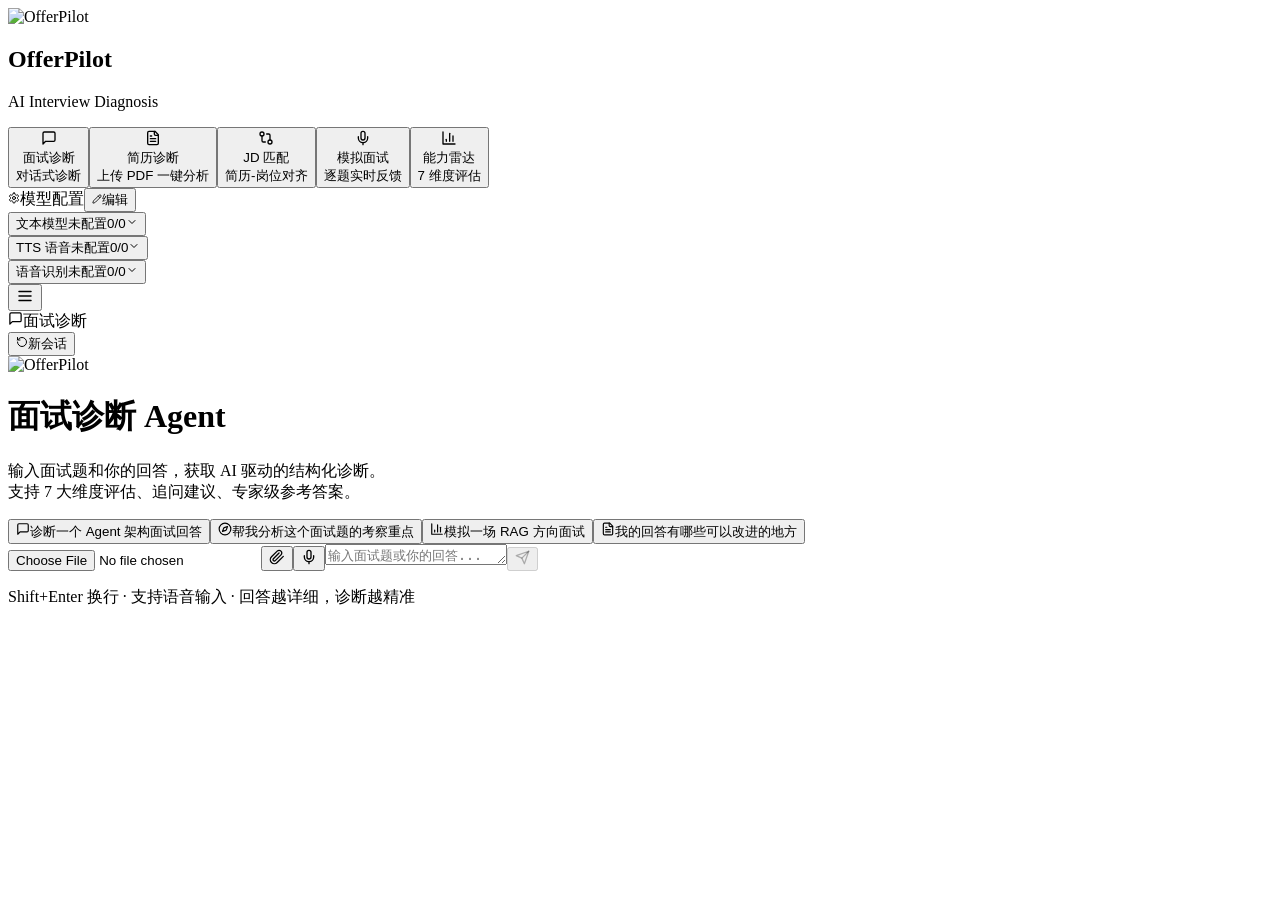
==== src/server/web/index.html @ 5ad97bb2 "成功跑通，agent能正常给出答案，但未能调用tool，rag也没启动" ====
<!DOCTYPE html><html lang="zh-CN"><head><meta charSet="utf-8"/><meta name="viewport" content="width=device-width, initial-scale=1"/><link rel="preload" as="image" href="/brand/offerpilot-icon-192.png"/><link rel="stylesheet" href="/_next/static/css/c0698cbd046df504.css" data-precedence="next"/><link rel="preload" as="script" fetchPriority="low" href="/_next/static/chunks/webpack-d4a74fba8cfe75d2.js"/><script src="/_next/static/chunks/fd9d1056-15be15fc7416f68f.js" async=""></script><script src="/_next/static/chunks/117-d9611851584eda06.js" async=""></script><script src="/_next/static/chunks/main-app-0a61a7665937a1a7.js" async=""></script><script src="/_next/static/chunks/230-804b39caf8a07d15.js" async=""></script><script src="/_next/static/chunks/app/page-4067b2f56ff25894.js" async=""></script><title>OfferPilot — AI Interview Diagnosis Agent</title><meta name="description" content="AI Agent 面试诊断系统：面试诊断、简历优化、JD 匹配、能力雷达"/><link rel="icon" href="/brand/offerpilot-favicon-32.png" sizes="32x32" type="image/png"/><link rel="icon" href="/brand/offerpilot-icon-192.png" sizes="192x192" type="image/png"/><link rel="apple-touch-icon" href="/brand/offerpilot-icon-192.png" sizes="192x192" type="image/png"/><script src="/_next/static/chunks/polyfills-42372ed130431b0a.js" noModule=""></script></head><body class="min-h-screen antialiased bg-surface-blue"><div class="flex h-screen"><aside class="hidden w-72 flex-col border-r border-slate-200/80 bg-white/70 backdrop-blur-sm md:flex"><div class="flex items-center gap-3 px-6 py-5 border-b border-slate-100"><div class="flex h-10 w-10 items-center justify-center overflow-hidden rounded-xl bg-white shadow-card ring-1 ring-slate-100"><img src="/brand/offerpilot-icon-192.png" alt="OfferPilot" class="h-full w-full object-cover"/></div><div><h1 class="text-base font-bold text-primary">OfferPilot</h1><p class="text-[11px] text-slate-400">AI Interview Diagnosis</p></div></div><nav class="flex-1 px-3 py-4 space-y-1"><button class="group flex w-full items-center gap-3 rounded-xl px-4 py-3 text-left transition-all bg-accent/10 text-accent shadow-sm border border-accent/20"><div class="flex h-8 w-8 items-center justify-center rounded-lg bg-accent/15"><svg xmlns="http://www.w3.org/2000/svg" width="16" height="16" viewBox="0 0 24 24" fill="none" stroke="currentColor" stroke-width="2" stroke-linecap="round" stroke-linejoin="round" class="lucide lucide-message-square text-accent"><path d="M21 15a2 2 0 0 1-2 2H7l-4 4V5a2 2 0 0 1 2-2h14a2 2 0 0 1 2 2z"></path></svg></div><div><div class="text-sm font-medium text-accent-dark">面试诊断</div><div class="text-[11px] text-slate-400">对话式诊断</div></div></button><button class="group flex w-full items-center gap-3 rounded-xl px-4 py-3 text-left transition-all text-slate-600 hover:bg-slate-50 hover:text-primary border border-transparent"><div class="flex h-8 w-8 items-center justify-center rounded-lg bg-slate-100 group-hover:bg-slate-200"><svg xmlns="http://www.w3.org/2000/svg" width="16" height="16" viewBox="0 0 24 24" fill="none" stroke="currentColor" stroke-width="2" stroke-linecap="round" stroke-linejoin="round" class="lucide lucide-file-text text-slate-500 group-hover:text-primary"><path d="M15 2H6a2 2 0 0 0-2 2v16a2 2 0 0 0 2 2h12a2 2 0 0 0 2-2V7Z"></path><path d="M14 2v4a2 2 0 0 0 2 2h4"></path><path d="M10 9H8"></path><path d="M16 13H8"></path><path d="M16 17H8"></path></svg></div><div><div class="text-sm font-medium ">简历诊断</div><div class="text-[11px] text-slate-400">上传 PDF 一键分析</div></div></button><button class="group flex w-full items-center gap-3 rounded-xl px-4 py-3 text-left transition-all text-slate-600 hover:bg-slate-50 hover:text-primary border border-transparent"><div class="flex h-8 w-8 items-center justify-center rounded-lg bg-slate-100 group-hover:bg-slate-200"><svg xmlns="http://www.w3.org/2000/svg" width="16" height="16" viewBox="0 0 24 24" fill="none" stroke="currentColor" stroke-width="2" stroke-linecap="round" stroke-linejoin="round" class="lucide lucide-git-compare text-slate-500 group-hover:text-primary"><circle cx="18" cy="18" r="3"></circle><circle cx="6" cy="6" r="3"></circle><path d="M13 6h3a2 2 0 0 1 2 2v7"></path><path d="M11 18H8a2 2 0 0 1-2-2V9"></path></svg></div><div><div class="text-sm font-medium ">JD 匹配</div><div class="text-[11px] text-slate-400">简历-岗位对齐</div></div></button><button class="group flex w-full items-center gap-3 rounded-xl px-4 py-3 text-left transition-all text-slate-600 hover:bg-slate-50 hover:text-primary border border-transparent"><div class="flex h-8 w-8 items-center justify-center rounded-lg bg-slate-100 group-hover:bg-slate-200"><svg xmlns="http://www.w3.org/2000/svg" width="16" height="16" viewBox="0 0 24 24" fill="none" stroke="currentColor" stroke-width="2" stroke-linecap="round" stroke-linejoin="round" class="lucide lucide-mic text-slate-500 group-hover:text-primary"><path d="M12 2a3 3 0 0 0-3 3v7a3 3 0 0 0 6 0V5a3 3 0 0 0-3-3Z"></path><path d="M19 10v2a7 7 0 0 1-14 0v-2"></path><line x1="12" x2="12" y1="19" y2="22"></line></svg></div><div><div class="text-sm font-medium ">模拟面试</div><div class="text-[11px] text-slate-400">逐题实时反馈</div></div></button><button class="group flex w-full items-center gap-3 rounded-xl px-4 py-3 text-left transition-all text-slate-600 hover:bg-slate-50 hover:text-primary border border-transparent"><div class="flex h-8 w-8 items-center justify-center rounded-lg bg-slate-100 group-hover:bg-slate-200"><svg xmlns="http://www.w3.org/2000/svg" width="16" height="16" viewBox="0 0 24 24" fill="none" stroke="currentColor" stroke-width="2" stroke-linecap="round" stroke-linejoin="round" class="lucide lucide-bar-chart3 text-slate-500 group-hover:text-primary"><path d="M3 3v18h18"></path><path d="M18 17V9"></path><path d="M13 17V5"></path><path d="M8 17v-3"></path></svg></div><div><div class="text-sm font-medium ">能力雷达</div><div class="text-[11px] text-slate-400">7 维度评估</div></div></button></nav><div class="px-3 py-3 border-t border-slate-100 space-y-1"><div class="flex items-center gap-2 px-3 mb-1"><svg xmlns="http://www.w3.org/2000/svg" width="12" height="12" viewBox="0 0 24 24" fill="none" stroke="currentColor" stroke-width="2" stroke-linecap="round" stroke-linejoin="round" class="lucide lucide-settings text-slate-400"><path d="M12.22 2h-.44a2 2 0 0 0-2 2v.18a2 2 0 0 1-1 1.73l-.43.25a2 2 0 0 1-2 0l-.15-.08a2 2 0 0 0-2.73.73l-.22.38a2 2 0 0 0 .73 2.73l.15.1a2 2 0 0 1 1 1.72v.51a2 2 0 0 1-1 1.74l-.15.09a2 2 0 0 0-.73 2.73l.22.38a2 2 0 0 0 2.73.73l.15-.08a2 2 0 0 1 2 0l.43.25a2 2 0 0 1 1 1.73V20a2 2 0 0 0 2 2h.44a2 2 0 0 0 2-2v-.18a2 2 0 0 1 1-1.73l.43-.25a2 2 0 0 1 2 0l.15.08a2 2 0 0 0 2.73-.73l.22-.39a2 2 0 0 0-.73-2.73l-.15-.08a2 2 0 0 1-1-1.74v-.5a2 2 0 0 1 1-1.74l.15-.09a2 2 0 0 0 .73-2.73l-.22-.38a2 2 0 0 0-2.73-.73l-.15.08a2 2 0 0 1-2 0l-.43-.25a2 2 0 0 1-1-1.73V4a2 2 0 0 0-2-2z"></path><circle cx="12" cy="12" r="3"></circle></svg><span class="text-xs font-medium text-slate-400">模型配置</span><button class="ml-auto flex items-center gap-1 text-[10px] text-slate-400 hover:text-accent transition-colors"><svg xmlns="http://www.w3.org/2000/svg" width="10" height="10" viewBox="0 0 24 24" fill="none" stroke="currentColor" stroke-width="2" stroke-linecap="round" stroke-linejoin="round" class="lucide lucide-pencil"><path d="M21.174 6.812a1 1 0 0 0-3.986-3.987L3.842 16.174a2 2 0 0 0-.5.83l-1.321 4.352a.5.5 0 0 0 .623.622l4.353-1.32a2 2 0 0 0 .83-.497z"></path><path d="m15 5 4 4"></path></svg>编辑</button></div><div class="rounded-lg border border-slate-100 overflow-hidden"><button class="flex w-full items-center gap-2 px-3 py-2 text-left hover:bg-slate-50 transition-colors"><span class="text-[11px] font-medium text-slate-500 w-16 shrink-0">文本模型</span><span class="text-[11px] text-slate-700 font-medium truncate flex-1">未配置</span><span class="text-[10px] text-slate-300">0<!-- -->/<!-- -->0</span><svg xmlns="http://www.w3.org/2000/svg" width="12" height="12" viewBox="0 0 24 24" fill="none" stroke="currentColor" stroke-width="2" stroke-linecap="round" stroke-linejoin="round" class="lucide lucide-chevron-down text-slate-400 transition-transform "><path d="m6 9 6 6 6-6"></path></svg></button></div><div class="rounded-lg border border-slate-100 overflow-hidden"><button class="flex w-full items-center gap-2 px-3 py-2 text-left hover:bg-slate-50 transition-colors"><span class="text-[11px] font-medium text-slate-500 w-16 shrink-0">TTS 语音</span><span class="text-[11px] text-slate-700 font-medium truncate flex-1">未配置</span><span class="text-[10px] text-slate-300">0<!-- -->/<!-- -->0</span><svg xmlns="http://www.w3.org/2000/svg" width="12" height="12" viewBox="0 0 24 24" fill="none" stroke="currentColor" stroke-width="2" stroke-linecap="round" stroke-linejoin="round" class="lucide lucide-chevron-down text-slate-400 transition-transform "><path d="m6 9 6 6 6-6"></path></svg></button></div><div class="rounded-lg border border-slate-100 overflow-hidden"><button class="flex w-full items-center gap-2 px-3 py-2 text-left hover:bg-slate-50 transition-colors"><span class="text-[11px] font-medium text-slate-500 w-16 shrink-0">语音识别</span><span class="text-[11px] text-slate-700 font-medium truncate flex-1">未配置</span><span class="text-[10px] text-slate-300">0<!-- -->/<!-- -->0</span><svg xmlns="http://www.w3.org/2000/svg" width="12" height="12" viewBox="0 0 24 24" fill="none" stroke="currentColor" stroke-width="2" stroke-linecap="round" stroke-linejoin="round" class="lucide lucide-chevron-down text-slate-400 transition-transform "><path d="m6 9 6 6 6-6"></path></svg></button></div></div></aside><main class="flex flex-1 flex-col min-w-0"><header class="flex items-center justify-between border-b border-slate-200/80 bg-white/60 backdrop-blur-sm px-5 py-3"><div class="flex items-center gap-3"><button class="flex h-8 w-8 items-center justify-center rounded-lg hover:bg-slate-100 md:hidden"><svg xmlns="http://www.w3.org/2000/svg" width="18" height="18" viewBox="0 0 24 24" fill="none" stroke="currentColor" stroke-width="2" stroke-linecap="round" stroke-linejoin="round" class="lucide lucide-menu text-slate-600"><line x1="4" x2="20" y1="12" y2="12"></line><line x1="4" x2="20" y1="6" y2="6"></line><line x1="4" x2="20" y1="18" y2="18"></line></svg></button><div class="flex items-center gap-2"><svg xmlns="http://www.w3.org/2000/svg" width="15" height="15" viewBox="0 0 24 24" fill="none" stroke="currentColor" stroke-width="2" stroke-linecap="round" stroke-linejoin="round" class="lucide lucide-message-square text-accent"><path d="M21 15a2 2 0 0 1-2 2H7l-4 4V5a2 2 0 0 1 2-2h14a2 2 0 0 1 2 2z"></path></svg><span class="text-sm font-semibold text-primary">面试诊断</span></div></div><div class="flex items-center gap-3"><button class="flex items-center gap-1.5 rounded-lg px-3 py-1.5 text-xs text-slate-500 hover:bg-slate-100 hover:text-primary transition-all"><svg xmlns="http://www.w3.org/2000/svg" width="12" height="12" viewBox="0 0 24 24" fill="none" stroke="currentColor" stroke-width="2" stroke-linecap="round" stroke-linejoin="round" class="lucide lucide-rotate-ccw"><path d="M3 12a9 9 0 1 0 9-9 9.75 9.75 0 0 0-6.74 2.74L3 8"></path><path d="M3 3v5h5"></path></svg>新会话</button></div></header><div class="flex-1 overflow-y-auto px-4 py-6"><div class="mx-auto max-w-3xl space-y-5"><div class="flex flex-col items-center justify-center py-16 text-center animate-fade-in"><div class="mb-6 flex h-20 w-20 items-center justify-center overflow-hidden rounded-2xl bg-white shadow-elevated ring-1 ring-slate-100"><img src="/brand/offerpilot-icon-192.png" alt="OfferPilot" class="h-full w-full object-cover"/></div><h1 class="mb-2 text-2xl font-bold text-primary">面试诊断 Agent</h1><p class="mb-8 max-w-md text-sm text-slate-500 leading-relaxed">输入面试题和你的回答，获取 AI 驱动的结构化诊断。<br/>支持 7 大维度评估、追问建议、专家级参考答案。</p><div class="grid w-full max-w-lg grid-cols-1 gap-2.5 sm:grid-cols-2"><button class="group flex items-center gap-3 rounded-xl border border-slate-200 bg-white px-4 py-3 text-left shadow-card hover:border-accent/40 hover:shadow-glow transition-all"><svg xmlns="http://www.w3.org/2000/svg" width="14" height="14" viewBox="0 0 24 24" fill="none" stroke="currentColor" stroke-width="2" stroke-linecap="round" stroke-linejoin="round" class="lucide lucide-message-square text-slate-400 group-hover:text-accent shrink-0"><path d="M21 15a2 2 0 0 1-2 2H7l-4 4V5a2 2 0 0 1 2-2h14a2 2 0 0 1 2 2z"></path></svg><span class="text-xs text-slate-600 group-hover:text-primary">诊断一个 Agent 架构面试回答</span></button><button class="group flex items-center gap-3 rounded-xl border border-slate-200 bg-white px-4 py-3 text-left shadow-card hover:border-accent/40 hover:shadow-glow transition-all"><svg xmlns="http://www.w3.org/2000/svg" width="14" height="14" viewBox="0 0 24 24" fill="none" stroke="currentColor" stroke-width="2" stroke-linecap="round" stroke-linejoin="round" class="lucide lucide-compass text-slate-400 group-hover:text-accent shrink-0"><path d="m16.24 7.76-1.804 5.411a2 2 0 0 1-1.265 1.265L7.76 16.24l1.804-5.411a2 2 0 0 1 1.265-1.265z"></path><circle cx="12" cy="12" r="10"></circle></svg><span class="text-xs text-slate-600 group-hover:text-primary">帮我分析这个面试题的考察重点</span></button><button class="group flex items-center gap-3 rounded-xl border border-slate-200 bg-white px-4 py-3 text-left shadow-card hover:border-accent/40 hover:shadow-glow transition-all"><svg xmlns="http://www.w3.org/2000/svg" width="14" height="14" viewBox="0 0 24 24" fill="none" stroke="currentColor" stroke-width="2" stroke-linecap="round" stroke-linejoin="round" class="lucide lucide-bar-chart3 text-slate-400 group-hover:text-accent shrink-0"><path d="M3 3v18h18"></path><path d="M18 17V9"></path><path d="M13 17V5"></path><path d="M8 17v-3"></path></svg><span class="text-xs text-slate-600 group-hover:text-primary">模拟一场 RAG 方向面试</span></button><button class="group flex items-center gap-3 rounded-xl border border-slate-200 bg-white px-4 py-3 text-left shadow-card hover:border-accent/40 hover:shadow-glow transition-all"><svg xmlns="http://www.w3.org/2000/svg" width="14" height="14" viewBox="0 0 24 24" fill="none" stroke="currentColor" stroke-width="2" stroke-linecap="round" stroke-linejoin="round" class="lucide lucide-file-text text-slate-400 group-hover:text-accent shrink-0"><path d="M15 2H6a2 2 0 0 0-2 2v16a2 2 0 0 0 2 2h12a2 2 0 0 0 2-2V7Z"></path><path d="M14 2v4a2 2 0 0 0 2 2h4"></path><path d="M10 9H8"></path><path d="M16 13H8"></path><path d="M16 17H8"></path></svg><span class="text-xs text-slate-600 group-hover:text-primary">我的回答有哪些可以改进的地方</span></button></div></div><div></div></div></div><div class="border-t border-slate-200/80 bg-white/80 backdrop-blur-sm px-4 py-4"><div class="mx-auto max-w-3xl"><div class="flex items-end gap-2 rounded-2xl border border-slate-200 bg-white shadow-card px-3 py-2 focus-within:border-accent/50 focus-within:shadow-glow transition-all"><input type="file" accept="audio/*" class="hidden"/><button type="button" title="上传录音" class="flex h-9 w-9 items-center justify-center rounded-lg text-slate-400 hover:bg-slate-100 hover:text-accent disabled:opacity-30 transition-all"><svg xmlns="http://www.w3.org/2000/svg" width="16" height="16" viewBox="0 0 24 24" fill="none" stroke="currentColor" stroke-width="2" stroke-linecap="round" stroke-linejoin="round" class="lucide lucide-paperclip"><path d="m21.44 11.05-9.19 9.19a6 6 0 0 1-8.49-8.49l8.57-8.57A4 4 0 1 1 18 8.84l-8.59 8.57a2 2 0 0 1-2.83-2.83l8.49-8.48"></path></svg></button><button type="button" title="开始录音" class="flex h-9 w-9 items-center justify-center rounded-lg transition-all disabled:opacity-30 text-slate-400 hover:bg-slate-100 hover:text-accent"><svg xmlns="http://www.w3.org/2000/svg" width="16" height="16" viewBox="0 0 24 24" fill="none" stroke="currentColor" stroke-width="2" stroke-linecap="round" stroke-linejoin="round" class="lucide lucide-mic"><path d="M12 2a3 3 0 0 0-3 3v7a3 3 0 0 0 6 0V5a3 3 0 0 0-3-3Z"></path><path d="M19 10v2a7 7 0 0 1-14 0v-2"></path><line x1="12" x2="12" y1="19" y2="22"></line></svg></button><textarea placeholder="输入面试题或你的回答..." rows="1" class="flex-1 resize-none border-0 bg-transparent px-2 py-2 text-sm text-slate-700 placeholder-slate-400 outline-none disabled:opacity-50"></textarea><button disabled="" class="flex h-9 w-9 items-center justify-center rounded-lg bg-accent text-white shadow-sm hover:bg-accent-dark disabled:opacity-30 disabled:shadow-none transition-all"><svg xmlns="http://www.w3.org/2000/svg" width="15" height="15" viewBox="0 0 24 24" fill="none" stroke="currentColor" stroke-width="2" stroke-linecap="round" stroke-linejoin="round" class="lucide lucide-send"><path d="m22 2-7 20-4-9-9-4Z"></path><path d="M22 2 11 13"></path></svg></button></div><p class="mt-2 text-center text-[11px] text-slate-400">Shift+Enter 换行 · 支持语音输入 · 回答越详细，诊断越精准</p></div></div></main></div><script src="/_next/static/chunks/webpack-d4a74fba8cfe75d2.js" async=""></script><script>(self.__next_f=self.__next_f||[]).push([0]);self.__next_f.push([2,null])</script><script>self.__next_f.push([1,"1:HL[\"/_next/static/css/c0698cbd046df504.css\",\"style\"]\n"])</script><script>self.__next_f.push([1,"2:I[2846,[],\"\"]\n4:I[9107,[],\"ClientPageRoot\"]\n5:I[7976,[\"230\",\"static/chunks/230-804b39caf8a07d15.js\",\"931\",\"static/chunks/app/page-4067b2f56ff25894.js\"],\"default\",1]\n6:I[4707,[],\"\"]\n7:I[6423,[],\"\"]\n9:I[1060,[],\"\"]\na:[]\n"])</script><script>self.__next_f.push([1,"0:[\"$\",\"$L2\",null,{\"buildId\":\"zTVl8ip-bAEXNzzNkk6xM\",\"assetPrefix\":\"\",\"urlParts\":[\"\",\"\"],\"initialTree\":[\"\",{\"children\":[\"__PAGE__\",{}]},\"$undefined\",\"$undefined\",true],\"initialSeedData\":[\"\",{\"children\":[\"__PAGE__\",{},[[\"$L3\",[\"$\",\"$L4\",null,{\"props\":{\"params\":{},\"searchParams\":{}},\"Component\":\"$5\"}],null],null],null]},[[[[\"$\",\"link\",\"0\",{\"rel\":\"stylesheet\",\"href\":\"/_next/static/css/c0698cbd046df504.css\",\"precedence\":\"next\",\"crossOrigin\":\"$undefined\"}]],[\"$\",\"html\",null,{\"lang\":\"zh-CN\",\"children\":[\"$\",\"body\",null,{\"className\":\"min-h-screen antialiased bg-surface-blue\",\"children\":[\"$\",\"$L6\",null,{\"parallelRouterKey\":\"children\",\"segmentPath\":[\"children\"],\"error\":\"$undefined\",\"errorStyles\":\"$undefined\",\"errorScripts\":\"$undefined\",\"template\":[\"$\",\"$L7\",null,{}],\"templateStyles\":\"$undefined\",\"templateScripts\":\"$undefined\",\"notFound\":[[\"$\",\"title\",null,{\"children\":\"404: This page could not be found.\"}],[\"$\",\"div\",null,{\"style\":{\"fontFamily\":\"system-ui,\\\"Segoe UI\\\",Roboto,Helvetica,Arial,sans-serif,\\\"Apple Color Emoji\\\",\\\"Segoe UI Emoji\\\"\",\"height\":\"100vh\",\"textAlign\":\"center\",\"display\":\"flex\",\"flexDirection\":\"column\",\"alignItems\":\"center\",\"justifyContent\":\"center\"},\"children\":[\"$\",\"div\",null,{\"children\":[[\"$\",\"style\",null,{\"dangerouslySetInnerHTML\":{\"__html\":\"body{color:#000;background:#fff;margin:0}.next-error-h1{border-right:1px solid rgba(0,0,0,.3)}@media (prefers-color-scheme:dark){body{color:#fff;background:#000}.next-error-h1{border-right:1px solid rgba(255,255,255,.3)}}\"}}],[\"$\",\"h1\",null,{\"className\":\"next-error-h1\",\"style\":{\"display\":\"inline-block\",\"margin\":\"0 20px 0 0\",\"padding\":\"0 23px 0 0\",\"fontSize\":24,\"fontWeight\":500,\"verticalAlign\":\"top\",\"lineHeight\":\"49px\"},\"children\":\"404\"}],[\"$\",\"div\",null,{\"style\":{\"display\":\"inline-block\"},\"children\":[\"$\",\"h2\",null,{\"style\":{\"fontSize\":14,\"fontWeight\":400,\"lineHeight\":\"49px\",\"margin\":0},\"children\":\"This page could not be found.\"}]}]]}]}]],\"notFoundStyles\":[]}]}]}]],null],null],\"couldBeIntercepted\":false,\"initialHead\":[null,\"$L8\"],\"globalErrorComponent\":\"$9\",\"missingSlots\":\"$Wa\"}]\n"])</script><script>self.__next_f.push([1,"8:[[\"$\",\"meta\",\"0\",{\"name\":\"viewport\",\"content\":\"width=device-width, initial-scale=1\"}],[\"$\",\"meta\",\"1\",{\"charSet\":\"utf-8\"}],[\"$\",\"title\",\"2\",{\"children\":\"OfferPilot — AI Interview Diagnosis Agent\"}],[\"$\",\"meta\",\"3\",{\"name\":\"description\",\"content\":\"AI Agent 面试诊断系统：面试诊断、简历优化、JD 匹配、能力雷达\"}],[\"$\",\"link\",\"4\",{\"rel\":\"icon\",\"href\":\"/brand/offerpilot-favicon-32.png\",\"sizes\":\"32x32\",\"type\":\"image/png\"}],[\"$\",\"link\",\"5\",{\"rel\":\"icon\",\"href\":\"/brand/offerpilot-icon-192.png\",\"sizes\":\"192x192\",\"type\":\"image/png\"}],[\"$\",\"link\",\"6\",{\"rel\":\"apple-touch-icon\",\"href\":\"/brand/offerpilot-icon-192.png\",\"sizes\":\"192x192\",\"type\":\"image/png\"}]]\n3:null\n"])</script></body></html>
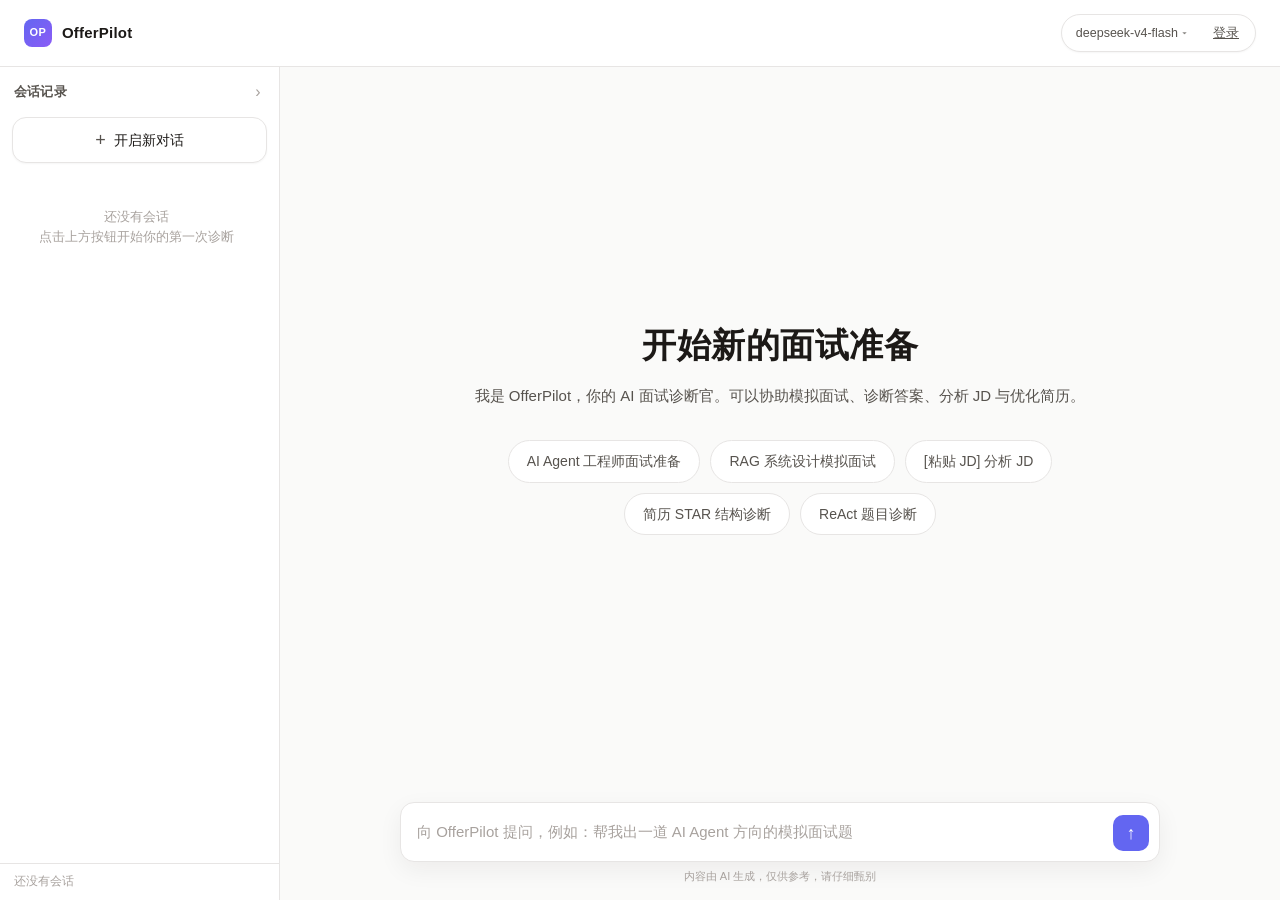
==== commit 8abd8f16: "记忆系统迁移至MySQL，支持跨设备会话同步与删除，修复OpenAI用量panic及MySQL编码错误。新增简历诊断与JD匹配工具（限频5次/分钟），支持规则与AI双模式，含PDF解析。知识库扩展面试" ====
--- a/src/server/web/index.html
+++ b/src/server/web/index.html
@@ -1 +1,236 @@
-<!DOCTYPE html><html lang="zh-CN"><head><meta charSet="utf-8"/><meta name="viewport" content="width=device-width, initial-scale=1"/><link rel="preload" as="image" href="/brand/offerpilot-icon-192.png"/><link rel="stylesheet" href="/_next/static/css/c0698cbd046df504.css" data-precedence="next"/><link rel="preload" as="script" fetchPriority="low" href="/_next/static/chunks/webpack-d4a74fba8cfe75d2.js"/><script src="/_next/static/chunks/fd9d1056-15be15fc7416f68f.js" async=""></script><script src="/_next/static/chunks/117-d9611851584eda06.js" async=""></script><script src="/_next/static/chunks/main-app-0a61a7665937a1a7.js" async=""></script><script src="/_next/static/chunks/230-804b39caf8a07d15.js" async=""></script><script src="/_next/static/chunks/app/page-4067b2f56ff25894.js" async=""></script><title>OfferPilot — AI Interview Diagnosis Agent</title><meta name="description" content="AI Agent 面试诊断系统：面试诊断、简历优化、JD 匹配、能力雷达"/><link rel="icon" href="/brand/offerpilot-favicon-32.png" sizes="32x32" type="image/png"/><link rel="icon" href="/brand/offerpilot-icon-192.png" sizes="192x192" type="image/png"/><link rel="apple-touch-icon" href="/brand/offerpilot-icon-192.png" sizes="192x192" type="image/png"/><script src="/_next/static/chunks/polyfills-42372ed130431b0a.js" noModule=""></script></head><body class="min-h-screen antialiased bg-surface-blue"><div class="flex h-screen"><aside class="hidden w-72 flex-col border-r border-slate-200/80 bg-white/70 backdrop-blur-sm md:flex"><div class="flex items-center gap-3 px-6 py-5 border-b border-slate-100"><div class="flex h-10 w-10 items-center justify-center overflow-hidden rounded-xl bg-white shadow-card ring-1 ring-slate-100"><img src="/brand/offerpilot-icon-192.png" alt="OfferPilot" class="h-full w-full object-cover"/></div><div><h1 class="text-base font-bold text-primary">OfferPilot</h1><p class="text-[11px] text-slate-400">AI Interview Diagnosis</p></div></div><nav class="flex-1 px-3 py-4 space-y-1"><button class="group flex w-full items-center gap-3 rounded-xl px-4 py-3 text-left transition-all bg-accent/10 text-accent shadow-sm border border-accent/20"><div class="flex h-8 w-8 items-center justify-center rounded-lg bg-accent/15"><svg xmlns="http://www.w3.org/2000/svg" width="16" height="16" viewBox="0 0 24 24" fill="none" stroke="currentColor" stroke-width="2" stroke-linecap="round" stroke-linejoin="round" class="lucide lucide-message-square text-accent"><path d="M21 15a2 2 0 0 1-2 2H7l-4 4V5a2 2 0 0 1 2-2h14a2 2 0 0 1 2 2z"></path></svg></div><div><div class="text-sm font-medium text-accent-dark">面试诊断</div><div class="text-[11px] text-slate-400">对话式诊断</div></div></button><button class="group flex w-full items-center gap-3 rounded-xl px-4 py-3 text-left transition-all text-slate-600 hover:bg-slate-50 hover:text-primary border border-transparent"><div class="flex h-8 w-8 items-center justify-center rounded-lg bg-slate-100 group-hover:bg-slate-200"><svg xmlns="http://www.w3.org/2000/svg" width="16" height="16" viewBox="0 0 24 24" fill="none" stroke="currentColor" stroke-width="2" stroke-linecap="round" stroke-linejoin="round" class="lucide lucide-file-text text-slate-500 group-hover:text-primary"><path d="M15 2H6a2 2 0 0 0-2 2v16a2 2 0 0 0 2 2h12a2 2 0 0 0 2-2V7Z"></path><path d="M14 2v4a2 2 0 0 0 2 2h4"></path><path d="M10 9H8"></path><path d="M16 13H8"></path><path d="M16 17H8"></path></svg></div><div><div class="text-sm font-medium ">简历诊断</div><div class="text-[11px] text-slate-400">上传 PDF 一键分析</div></div></button><button class="group flex w-full items-center gap-3 rounded-xl px-4 py-3 text-left transition-all text-slate-600 hover:bg-slate-50 hover:text-primary border border-transparent"><div class="flex h-8 w-8 items-center justify-center rounded-lg bg-slate-100 group-hover:bg-slate-200"><svg xmlns="http://www.w3.org/2000/svg" width="16" height="16" viewBox="0 0 24 24" fill="none" stroke="currentColor" stroke-width="2" stroke-linecap="round" stroke-linejoin="round" class="lucide lucide-git-compare text-slate-500 group-hover:text-primary"><circle cx="18" cy="18" r="3"></circle><circle cx="6" cy="6" r="3"></circle><path d="M13 6h3a2 2 0 0 1 2 2v7"></path><path d="M11 18H8a2 2 0 0 1-2-2V9"></path></svg></div><div><div class="text-sm font-medium ">JD 匹配</div><div class="text-[11px] text-slate-400">简历-岗位对齐</div></div></button><button class="group flex w-full items-center gap-3 rounded-xl px-4 py-3 text-left transition-all text-slate-600 hover:bg-slate-50 hover:text-primary border border-transparent"><div class="flex h-8 w-8 items-center justify-center rounded-lg bg-slate-100 group-hover:bg-slate-200"><svg xmlns="http://www.w3.org/2000/svg" width="16" height="16" viewBox="0 0 24 24" fill="none" stroke="currentColor" stroke-width="2" stroke-linecap="round" stroke-linejoin="round" class="lucide lucide-mic text-slate-500 group-hover:text-primary"><path d="M12 2a3 3 0 0 0-3 3v7a3 3 0 0 0 6 0V5a3 3 0 0 0-3-3Z"></path><path d="M19 10v2a7 7 0 0 1-14 0v-2"></path><line x1="12" x2="12" y1="19" y2="22"></line></svg></div><div><div class="text-sm font-medium ">模拟面试</div><div class="text-[11px] text-slate-400">逐题实时反馈</div></div></button><button class="group flex w-full items-center gap-3 rounded-xl px-4 py-3 text-left transition-all text-slate-600 hover:bg-slate-50 hover:text-primary border border-transparent"><div class="flex h-8 w-8 items-center justify-center rounded-lg bg-slate-100 group-hover:bg-slate-200"><svg xmlns="http://www.w3.org/2000/svg" width="16" height="16" viewBox="0 0 24 24" fill="none" stroke="currentColor" stroke-width="2" stroke-linecap="round" stroke-linejoin="round" class="lucide lucide-bar-chart3 text-slate-500 group-hover:text-primary"><path d="M3 3v18h18"></path><path d="M18 17V9"></path><path d="M13 17V5"></path><path d="M8 17v-3"></path></svg></div><div><div class="text-sm font-medium ">能力雷达</div><div class="text-[11px] text-slate-400">7 维度评估</div></div></button></nav><div class="px-3 py-3 border-t border-slate-100 space-y-1"><div class="flex items-center gap-2 px-3 mb-1"><svg xmlns="http://www.w3.org/2000/svg" width="12" height="12" viewBox="0 0 24 24" fill="none" stroke="currentColor" stroke-width="2" stroke-linecap="round" stroke-linejoin="round" class="lucide lucide-settings text-slate-400"><path d="M12.22 2h-.44a2 2 0 0 0-2 2v.18a2 2 0 0 1-1 1.73l-.43.25a2 2 0 0 1-2 0l-.15-.08a2 2 0 0 0-2.73.73l-.22.38a2 2 0 0 0 .73 2.73l.15.1a2 2 0 0 1 1 1.72v.51a2 2 0 0 1-1 1.74l-.15.09a2 2 0 0 0-.73 2.73l.22.38a2 2 0 0 0 2.73.73l.15-.08a2 2 0 0 1 2 0l.43.25a2 2 0 0 1 1 1.73V20a2 2 0 0 0 2 2h.44a2 2 0 0 0 2-2v-.18a2 2 0 0 1 1-1.73l.43-.25a2 2 0 0 1 2 0l.15.08a2 2 0 0 0 2.73-.73l.22-.39a2 2 0 0 0-.73-2.73l-.15-.08a2 2 0 0 1-1-1.74v-.5a2 2 0 0 1 1-1.74l.15-.09a2 2 0 0 0 .73-2.73l-.22-.38a2 2 0 0 0-2.73-.73l-.15.08a2 2 0 0 1-2 0l-.43-.25a2 2 0 0 1-1-1.73V4a2 2 0 0 0-2-2z"></path><circle cx="12" cy="12" r="3"></circle></svg><span class="text-xs font-medium text-slate-400">模型配置</span><button class="ml-auto flex items-center gap-1 text-[10px] text-slate-400 hover:text-accent transition-colors"><svg xmlns="http://www.w3.org/2000/svg" width="10" height="10" viewBox="0 0 24 24" fill="none" stroke="currentColor" stroke-width="2" stroke-linecap="round" stroke-linejoin="round" class="lucide lucide-pencil"><path d="M21.174 6.812a1 1 0 0 0-3.986-3.987L3.842 16.174a2 2 0 0 0-.5.83l-1.321 4.352a.5.5 0 0 0 .623.622l4.353-1.32a2 2 0 0 0 .83-.497z"></path><path d="m15 5 4 4"></path></svg>编辑</button></div><div class="rounded-lg border border-slate-100 overflow-hidden"><button class="flex w-full items-center gap-2 px-3 py-2 text-left hover:bg-slate-50 transition-colors"><span class="text-[11px] font-medium text-slate-500 w-16 shrink-0">文本模型</span><span class="text-[11px] text-slate-700 font-medium truncate flex-1">未配置</span><span class="text-[10px] text-slate-300">0<!-- -->/<!-- -->0</span><svg xmlns="http://www.w3.org/2000/svg" width="12" height="12" viewBox="0 0 24 24" fill="none" stroke="currentColor" stroke-width="2" stroke-linecap="round" stroke-linejoin="round" class="lucide lucide-chevron-down text-slate-400 transition-transform "><path d="m6 9 6 6 6-6"></path></svg></button></div><div class="rounded-lg border border-slate-100 overflow-hidden"><button class="flex w-full items-center gap-2 px-3 py-2 text-left hover:bg-slate-50 transition-colors"><span class="text-[11px] font-medium text-slate-500 w-16 shrink-0">TTS 语音</span><span class="text-[11px] text-slate-700 font-medium truncate flex-1">未配置</span><span class="text-[10px] text-slate-300">0<!-- -->/<!-- -->0</span><svg xmlns="http://www.w3.org/2000/svg" width="12" height="12" viewBox="0 0 24 24" fill="none" stroke="currentColor" stroke-width="2" stroke-linecap="round" stroke-linejoin="round" class="lucide lucide-chevron-down text-slate-400 transition-transform "><path d="m6 9 6 6 6-6"></path></svg></button></div><div class="rounded-lg border border-slate-100 overflow-hidden"><button class="flex w-full items-center gap-2 px-3 py-2 text-left hover:bg-slate-50 transition-colors"><span class="text-[11px] font-medium text-slate-500 w-16 shrink-0">语音识别</span><span class="text-[11px] text-slate-700 font-medium truncate flex-1">未配置</span><span class="text-[10px] text-slate-300">0<!-- -->/<!-- -->0</span><svg xmlns="http://www.w3.org/2000/svg" width="12" height="12" viewBox="0 0 24 24" fill="none" stroke="currentColor" stroke-width="2" stroke-linecap="round" stroke-linejoin="round" class="lucide lucide-chevron-down text-slate-400 transition-transform "><path d="m6 9 6 6 6-6"></path></svg></button></div></div></aside><main class="flex flex-1 flex-col min-w-0"><header class="flex items-center justify-between border-b border-slate-200/80 bg-white/60 backdrop-blur-sm px-5 py-3"><div class="flex items-center gap-3"><button class="flex h-8 w-8 items-center justify-center rounded-lg hover:bg-slate-100 md:hidden"><svg xmlns="http://www.w3.org/2000/svg" width="18" height="18" viewBox="0 0 24 24" fill="none" stroke="currentColor" stroke-width="2" stroke-linecap="round" stroke-linejoin="round" class="lucide lucide-menu text-slate-600"><line x1="4" x2="20" y1="12" y2="12"></line><line x1="4" x2="20" y1="6" y2="6"></line><line x1="4" x2="20" y1="18" y2="18"></line></svg></button><div class="flex items-center gap-2"><svg xmlns="http://www.w3.org/2000/svg" width="15" height="15" viewBox="0 0 24 24" fill="none" stroke="currentColor" stroke-width="2" stroke-linecap="round" stroke-linejoin="round" class="lucide lucide-message-square text-accent"><path d="M21 15a2 2 0 0 1-2 2H7l-4 4V5a2 2 0 0 1 2-2h14a2 2 0 0 1 2 2z"></path></svg><span class="text-sm font-semibold text-primary">面试诊断</span></div></div><div class="flex items-center gap-3"><button class="flex items-center gap-1.5 rounded-lg px-3 py-1.5 text-xs text-slate-500 hover:bg-slate-100 hover:text-primary transition-all"><svg xmlns="http://www.w3.org/2000/svg" width="12" height="12" viewBox="0 0 24 24" fill="none" stroke="currentColor" stroke-width="2" stroke-linecap="round" stroke-linejoin="round" class="lucide lucide-rotate-ccw"><path d="M3 12a9 9 0 1 0 9-9 9.75 9.75 0 0 0-6.74 2.74L3 8"></path><path d="M3 3v5h5"></path></svg>新会话</button></div></header><div class="flex-1 overflow-y-auto px-4 py-6"><div class="mx-auto max-w-3xl space-y-5"><div class="flex flex-col items-center justify-center py-16 text-center animate-fade-in"><div class="mb-6 flex h-20 w-20 items-center justify-center overflow-hidden rounded-2xl bg-white shadow-elevated ring-1 ring-slate-100"><img src="/brand/offerpilot-icon-192.png" alt="OfferPilot" class="h-full w-full object-cover"/></div><h1 class="mb-2 text-2xl font-bold text-primary">面试诊断 Agent</h1><p class="mb-8 max-w-md text-sm text-slate-500 leading-relaxed">输入面试题和你的回答，获取 AI 驱动的结构化诊断。<br/>支持 7 大维度评估、追问建议、专家级参考答案。</p><div class="grid w-full max-w-lg grid-cols-1 gap-2.5 sm:grid-cols-2"><button class="group flex items-center gap-3 rounded-xl border border-slate-200 bg-white px-4 py-3 text-left shadow-card hover:border-accent/40 hover:shadow-glow transition-all"><svg xmlns="http://www.w3.org/2000/svg" width="14" height="14" viewBox="0 0 24 24" fill="none" stroke="currentColor" stroke-width="2" stroke-linecap="round" stroke-linejoin="round" class="lucide lucide-message-square text-slate-400 group-hover:text-accent shrink-0"><path d="M21 15a2 2 0 0 1-2 2H7l-4 4V5a2 2 0 0 1 2-2h14a2 2 0 0 1 2 2z"></path></svg><span class="text-xs text-slate-600 group-hover:text-primary">诊断一个 Agent 架构面试回答</span></button><button class="group flex items-center gap-3 rounded-xl border border-slate-200 bg-white px-4 py-3 text-left shadow-card hover:border-accent/40 hover:shadow-glow transition-all"><svg xmlns="http://www.w3.org/2000/svg" width="14" height="14" viewBox="0 0 24 24" fill="none" stroke="currentColor" stroke-width="2" stroke-linecap="round" stroke-linejoin="round" class="lucide lucide-compass text-slate-400 group-hover:text-accent shrink-0"><path d="m16.24 7.76-1.804 5.411a2 2 0 0 1-1.265 1.265L7.76 16.24l1.804-5.411a2 2 0 0 1 1.265-1.265z"></path><circle cx="12" cy="12" r="10"></circle></svg><span class="text-xs text-slate-600 group-hover:text-primary">帮我分析这个面试题的考察重点</span></button><button class="group flex items-center gap-3 rounded-xl border border-slate-200 bg-white px-4 py-3 text-left shadow-card hover:border-accent/40 hover:shadow-glow transition-all"><svg xmlns="http://www.w3.org/2000/svg" width="14" height="14" viewBox="0 0 24 24" fill="none" stroke="currentColor" stroke-width="2" stroke-linecap="round" stroke-linejoin="round" class="lucide lucide-bar-chart3 text-slate-400 group-hover:text-accent shrink-0"><path d="M3 3v18h18"></path><path d="M18 17V9"></path><path d="M13 17V5"></path><path d="M8 17v-3"></path></svg><span class="text-xs text-slate-600 group-hover:text-primary">模拟一场 RAG 方向面试</span></button><button class="group flex items-center gap-3 rounded-xl border border-slate-200 bg-white px-4 py-3 text-left shadow-card hover:border-accent/40 hover:shadow-glow transition-all"><svg xmlns="http://www.w3.org/2000/svg" width="14" height="14" viewBox="0 0 24 24" fill="none" stroke="currentColor" stroke-width="2" stroke-linecap="round" stroke-linejoin="round" class="lucide lucide-file-text text-slate-400 group-hover:text-accent shrink-0"><path d="M15 2H6a2 2 0 0 0-2 2v16a2 2 0 0 0 2 2h12a2 2 0 0 0 2-2V7Z"></path><path d="M14 2v4a2 2 0 0 0 2 2h4"></path><path d="M10 9H8"></path><path d="M16 13H8"></path><path d="M16 17H8"></path></svg><span class="text-xs text-slate-600 group-hover:text-primary">我的回答有哪些可以改进的地方</span></button></div></div><div></div></div></div><div class="border-t border-slate-200/80 bg-white/80 backdrop-blur-sm px-4 py-4"><div class="mx-auto max-w-3xl"><div class="flex items-end gap-2 rounded-2xl border border-slate-200 bg-white shadow-card px-3 py-2 focus-within:border-accent/50 focus-within:shadow-glow transition-all"><input type="file" accept="audio/*" class="hidden"/><button type="button" title="上传录音" class="flex h-9 w-9 items-center justify-center rounded-lg text-slate-400 hover:bg-slate-100 hover:text-accent disabled:opacity-30 transition-all"><svg xmlns="http://www.w3.org/2000/svg" width="16" height="16" viewBox="0 0 24 24" fill="none" stroke="currentColor" stroke-width="2" stroke-linecap="round" stroke-linejoin="round" class="lucide lucide-paperclip"><path d="m21.44 11.05-9.19 9.19a6 6 0 0 1-8.49-8.49l8.57-8.57A4 4 0 1 1 18 8.84l-8.59 8.57a2 2 0 0 1-2.83-2.83l8.49-8.48"></path></svg></button><button type="button" title="开始录音" class="flex h-9 w-9 items-center justify-center rounded-lg transition-all disabled:opacity-30 text-slate-400 hover:bg-slate-100 hover:text-accent"><svg xmlns="http://www.w3.org/2000/svg" width="16" height="16" viewBox="0 0 24 24" fill="none" stroke="currentColor" stroke-width="2" stroke-linecap="round" stroke-linejoin="round" class="lucide lucide-mic"><path d="M12 2a3 3 0 0 0-3 3v7a3 3 0 0 0 6 0V5a3 3 0 0 0-3-3Z"></path><path d="M19 10v2a7 7 0 0 1-14 0v-2"></path><line x1="12" x2="12" y1="19" y2="22"></line></svg></button><textarea placeholder="输入面试题或你的回答..." rows="1" class="flex-1 resize-none border-0 bg-transparent px-2 py-2 text-sm text-slate-700 placeholder-slate-400 outline-none disabled:opacity-50"></textarea><button disabled="" class="flex h-9 w-9 items-center justify-center rounded-lg bg-accent text-white shadow-sm hover:bg-accent-dark disabled:opacity-30 disabled:shadow-none transition-all"><svg xmlns="http://www.w3.org/2000/svg" width="15" height="15" viewBox="0 0 24 24" fill="none" stroke="currentColor" stroke-width="2" stroke-linecap="round" stroke-linejoin="round" class="lucide lucide-send"><path d="m22 2-7 20-4-9-9-4Z"></path><path d="M22 2 11 13"></path></svg></button></div><p class="mt-2 text-center text-[11px] text-slate-400">Shift+Enter 换行 · 支持语音输入 · 回答越详细，诊断越精准</p></div></div></main></div><script src="/_next/static/chunks/webpack-d4a74fba8cfe75d2.js" async=""></script><script>(self.__next_f=self.__next_f||[]).push([0]);self.__next_f.push([2,null])</script><script>self.__next_f.push([1,"1:HL[\"/_next/static/css/c0698cbd046df504.css\",\"style\"]\n"])</script><script>self.__next_f.push([1,"2:I[2846,[],\"\"]\n4:I[9107,[],\"ClientPageRoot\"]\n5:I[7976,[\"230\",\"static/chunks/230-804b39caf8a07d15.js\",\"931\",\"static/chunks/app/page-4067b2f56ff25894.js\"],\"default\",1]\n6:I[4707,[],\"\"]\n7:I[6423,[],\"\"]\n9:I[1060,[],\"\"]\na:[]\n"])</script><script>self.__next_f.push([1,"0:[\"$\",\"$L2\",null,{\"buildId\":\"zTVl8ip-bAEXNzzNkk6xM\",\"assetPrefix\":\"\",\"urlParts\":[\"\",\"\"],\"initialTree\":[\"\",{\"children\":[\"__PAGE__\",{}]},\"$undefined\",\"$undefined\",true],\"initialSeedData\":[\"\",{\"children\":[\"__PAGE__\",{},[[\"$L3\",[\"$\",\"$L4\",null,{\"props\":{\"params\":{},\"searchParams\":{}},\"Component\":\"$5\"}],null],null],null]},[[[[\"$\",\"link\",\"0\",{\"rel\":\"stylesheet\",\"href\":\"/_next/static/css/c0698cbd046df504.css\",\"precedence\":\"next\",\"crossOrigin\":\"$undefined\"}]],[\"$\",\"html\",null,{\"lang\":\"zh-CN\",\"children\":[\"$\",\"body\",null,{\"className\":\"min-h-screen antialiased bg-surface-blue\",\"children\":[\"$\",\"$L6\",null,{\"parallelRouterKey\":\"children\",\"segmentPath\":[\"children\"],\"error\":\"$undefined\",\"errorStyles\":\"$undefined\",\"errorScripts\":\"$undefined\",\"template\":[\"$\",\"$L7\",null,{}],\"templateStyles\":\"$undefined\",\"templateScripts\":\"$undefined\",\"notFound\":[[\"$\",\"title\",null,{\"children\":\"404: This page could not be found.\"}],[\"$\",\"div\",null,{\"style\":{\"fontFamily\":\"system-ui,\\\"Segoe UI\\\",Roboto,Helvetica,Arial,sans-serif,\\\"Apple Color Emoji\\\",\\\"Segoe UI Emoji\\\"\",\"height\":\"100vh\",\"textAlign\":\"center\",\"display\":\"flex\",\"flexDirection\":\"column\",\"alignItems\":\"center\",\"justifyContent\":\"center\"},\"children\":[\"$\",\"div\",null,{\"children\":[[\"$\",\"style\",null,{\"dangerouslySetInnerHTML\":{\"__html\":\"body{color:#000;background:#fff;margin:0}.next-error-h1{border-right:1px solid rgba(0,0,0,.3)}@media (prefers-color-scheme:dark){body{color:#fff;background:#000}.next-error-h1{border-right:1px solid rgba(255,255,255,.3)}}\"}}],[\"$\",\"h1\",null,{\"className\":\"next-error-h1\",\"style\":{\"display\":\"inline-block\",\"margin\":\"0 20px 0 0\",\"padding\":\"0 23px 0 0\",\"fontSize\":24,\"fontWeight\":500,\"verticalAlign\":\"top\",\"lineHeight\":\"49px\"},\"children\":\"404\"}],[\"$\",\"div\",null,{\"style\":{\"display\":\"inline-block\"},\"children\":[\"$\",\"h2\",null,{\"style\":{\"fontSize\":14,\"fontWeight\":400,\"lineHeight\":\"49px\",\"margin\":0},\"children\":\"This page could not be found.\"}]}]]}]}]],\"notFoundStyles\":[]}]}]}]],null],null],\"couldBeIntercepted\":false,\"initialHead\":[null,\"$L8\"],\"globalErrorComponent\":\"$9\",\"missingSlots\":\"$Wa\"}]\n"])</script><script>self.__next_f.push([1,"8:[[\"$\",\"meta\",\"0\",{\"name\":\"viewport\",\"content\":\"width=device-width, initial-scale=1\"}],[\"$\",\"meta\",\"1\",{\"charSet\":\"utf-8\"}],[\"$\",\"title\",\"2\",{\"children\":\"OfferPilot — AI Interview Diagnosis Agent\"}],[\"$\",\"meta\",\"3\",{\"name\":\"description\",\"content\":\"AI Agent 面试诊断系统：面试诊断、简历优化、JD 匹配、能力雷达\"}],[\"$\",\"link\",\"4\",{\"rel\":\"icon\",\"href\":\"/brand/offerpilot-favicon-32.png\",\"sizes\":\"32x32\",\"type\":\"image/png\"}],[\"$\",\"link\",\"5\",{\"rel\":\"icon\",\"href\":\"/brand/offerpilot-icon-192.png\",\"sizes\":\"192x192\",\"type\":\"image/png\"}],[\"$\",\"link\",\"6\",{\"rel\":\"apple-touch-icon\",\"href\":\"/brand/offerpilot-icon-192.png\",\"sizes\":\"192x192\",\"type\":\"image/png\"}]]\n3:null\n"])</script></body></html>+<!DOCTYPE html>
+<html lang="zh-CN">
+<head>
+  <meta charset="utf-8" />
+  <meta name="viewport" content="width=device-width, initial-scale=1" />
+  <title>OfferPilot — AI Interview Diagnosis Agent</title>
+  <link rel="icon" href="brand/offerpilot-favicon-32.png" sizes="32x32" type="image/png" />
+  <link rel="icon" href="brand/offerpilot-icon-192.png" sizes="192x192" type="image/png" />
+  <link rel="apple-touch-icon" href="brand/offerpilot-icon-192.png" />
+  <link rel="stylesheet" href="style.css" />
+</head>
+<body>
+  <!-- 顶部导航栏 -->
+  <header class="topbar">
+    <div class="topbar-inner">
+      <div class="brand">
+        <span class="brand-mark">OP</span>
+        <span class="brand-name">OfferPilot</span>
+      </div>
+      <div class="topbar-right">
+        <div class="topbar-toolbar">
+          <button class="model-btn" id="modelBtn" type="button">
+            <span id="modelLabel">deepseek-v4-flash</span>
+            <span class="caret">▾</span>
+          </button>
+          <a class="login-btn" id="auth-link" href="/login">登录</a>
+          <div class="model-menu hidden" id="modelMenu"></div>
+        </div>
+      </div>
+    </div>
+  </header>
+
+  <!-- 主体布局：左侧 sidebar + 聊天主区 -->
+  <main class="layout">
+    <!-- 左侧 sidebar：会话记录 -->
+    <aside class="sidebar" id="sidebar">
+      <div class="sidebar-header">
+        <span class="sidebar-title">会话记录</span>
+        <button class="sidebar-close" id="sidebarClose" type="button" aria-label="收起侧边栏" title="收起会话记录">›</button>
+      </div>
+
+      <button class="new-chat-btn" id="newChatBtnTop" type="button">
+        <span class="plus">+</span><span>开启新对话</span>
+      </button>
+
+      <nav class="session-groups" id="sessionGroups">
+        <!-- 由 JS 渲染：分组 + 列表 -->
+      </nav>
+
+      <div class="sidebar-foot">
+        <div class="sidebar-foot-meta" id="sessionCount">0 个会话</div>
+      </div>
+    </aside>
+
+    <!-- 折叠状态下的展开按钮（左侧） -->
+    <button class="sidebar-toggle hidden" id="sidebarToggle" type="button" aria-label="展开会话记录" title="展开会话记录">‹</button>
+
+    <!-- 右侧聊天主区 -->
+    <section class="main">
+      <!-- welcome 页面 -->
+      <div class="welcome" id="welcome">
+        <h1 class="welcome-title">开始新的面试准备</h1>
+        <p class="welcome-sub">我是 OfferPilot，你的 AI 面试诊断官。可以协助模拟面试、诊断答案、分析 JD 与优化简历。</p>
+        <div class="chips">
+          <button class="chip" data-prompt="我想准备 P6 级别的 AI Agent 工程师面试，请帮我梳理常见考点">AI Agent 工程师面试准备</button>
+          <button class="chip" data-prompt="帮我做一次模拟面试，重点考察 RAG 系统设计能力">RAG 系统设计模拟面试</button>
+          <button class="chip" data-prompt="请帮我分析下面这份 JD 并列出候选人应重点准备的内容">[粘贴 JD] 分析 JD</button>
+          <button class="chip" data-prompt="请评估我的项目经历描述是否满足 STAR 结构">简历 STAR 结构诊断</button>
+          <button class="chip" data-prompt="我刚做完一道 ReAct 模式的题，请你帮我评分并对比高手的答案">ReAct 题目诊断</button>
+        </div>
+      </div>
+
+      <!-- 聊天主区域 -->
+      <div class="chat hidden" id="chat"></div>
+
+      <!-- 用户主页视图（雷达 / 简历诊断 / JD匹配） -->
+      <div class="radar-view hidden" id="radarView">
+        <div class="radar-scroll">
+          <div class="radar-head">
+            <button class="radar-back" id="radarBack" type="button"><span>←</span> 返回对话</button>
+            <h2 class="radar-title" id="radarTitle">能力雷达</h2>
+            <button class="radar-refresh hidden" id="radarRefresh" type="button" title="刷新数据">⟳</button>
+          </div>
+
+          <div class="radar-tabs" id="radarTabs">
+            <button class="radar-tab active" data-tab="radar">能力雷达</button>
+            <button class="radar-tab" data-tab="resume">简历诊断</button>
+            <button class="radar-tab" data-tab="match">JD匹配</button>
+          </div>
+
+          <!-- 能力雷达面板 -->
+          <div class="radar-panel" id="panelRadar">
+            <div class="radar-stats">
+              <div class="stat-card">
+                <div class="stat-label"><span class="stat-icon si-blue"><svg viewBox="0 0 24 24" width="13" height="13" fill="none" stroke="currentColor" stroke-width="2"><circle cx="12" cy="12" r="10"/><circle cx="12" cy="12" r="6"/><circle cx="12" cy="12" r="2"/></svg></span>平均分</div>
+                <div class="stat-value" id="statAvg">0<span class="stat-unit">/10</span></div>
+              </div>
+              <div class="stat-card">
+                <div class="stat-label"><span class="stat-icon si-green"><svg viewBox="0 0 24 24" width="13" height="13" fill="none" stroke="currentColor" stroke-width="2" stroke-linecap="round"><line x1="12" y1="20" x2="12" y2="10"/><line x1="18" y1="20" x2="18" y2="4"/><line x1="6" y1="20" x2="6" y2="16"/></svg></span>已诊断</div>
+                <div class="stat-value" id="statTotal">0<span class="stat-unit">题</span></div>
+              </div>
+              <div class="stat-card">
+                <div class="stat-label"><span class="stat-icon si-amber"><svg viewBox="0 0 24 24" width="13" height="13" fill="none" stroke="currentColor" stroke-width="2" stroke-linejoin="round"><polygon points="13 2 3 14 12 14 11 22 21 10 12 10 13 2"/></svg></span>薄弱项</div>
+                <div class="stat-value" id="statWeak">0<span class="stat-unit">个</span></div>
+              </div>
+              <div class="stat-card">
+                <div class="stat-label"><span class="stat-icon si-purple"><svg viewBox="0 0 24 24" width="13" height="13" fill="none" stroke="currentColor" stroke-width="2" stroke-linecap="round" stroke-linejoin="round"><polyline points="23 6 13.5 15.5 8.5 10.5 1 18"/><polyline points="17 6 23 6 23 12"/></svg></span>总分</div>
+                <div class="stat-value" id="statSum">0<span class="stat-unit">/70</span></div>
+              </div>
+            </div>
+
+            <div class="radar-grid">
+              <div class="radar-card">
+                <div class="radar-card-title">能力雷达图</div>
+                <div class="radar-card-sub">7 维度面试能力评估</div>
+                <div class="radar-canvas-wrap"><canvas id="radarCanvas" width="440" height="380"></canvas></div>
+              </div>
+              <div class="radar-card">
+                <div class="radar-card-title">维度详情</div>
+                <div class="radar-card-sub">各维度得分与建议</div>
+                <div class="dim-list" id="dimList"></div>
+                <div class="readiness">
+                  <span class="readiness-label">面试准备度</span>
+                  <div class="readiness-bar"><div class="readiness-fill" id="readinessFill"></div></div>
+                  <span class="readiness-value" id="readinessValue">0%</span>
+                </div>
+              </div>
+            </div>
+
+            <div class="radar-card learn-card">
+              <div class="radar-card-title">学习路径推荐</div>
+              <div class="radar-card-sub">根据薄弱维度自动生成，完成后重新诊断更新</div>
+              <div class="learn-grid" id="learnGrid"></div>
+            </div>
+          </div>
+
+          <!-- 简历诊断面板 -->
+          <div class="radar-panel hidden" id="panelResume">
+            <div class="radar-card">
+              <div class="radar-card-title">简历文本</div>
+              <div class="radar-card-sub">粘贴简历全文或上传文件，系统将按段落分析并给出诊断建议</div>
+              <div class="upload-row">
+                <input type="file" class="upload-input" id="resumeFileInput" accept=".pdf,.docx,.doc,.txt,.md,.tex" />
+                <button class="btn-secondary btn-sm" id="resumeUploadBtn" type="button">📄 上传文件</button>
+                <span class="tool-status" id="resumeUploadStatus"></span>
+              </div>
+              <textarea class="tool-textarea" id="resumeInput" placeholder="在此粘贴简历内容&#10;&#10;支持 Markdown 格式，以 # 标题分隔段落。&#10;例如：&#10;# 个人信息&#10;张三 | 5年 Golang 开发经验&#10;&#10;# 工作经历&#10;主导了某 Agent 系统从 0 到 1 的搭建..."></textarea>
+              <div class="tool-actions">
+                <button class="btn-primary" id="resumeDiagnoseBtn" type="button">规则诊断</button>
+                <button class="btn-secondary" id="resumeAIBtn" type="button">🤖 AI 诊断</button>
+                <span class="tool-status" id="resumeStatus"></span>
+              </div>
+              <div class="tool-results" id="resumeResults"></div>
+            </div>
+          </div>
+
+          <!-- JD匹配面板 -->
+          <div class="radar-panel hidden" id="panelMatch">
+            <div class="match-grid">
+              <div class="radar-card">
+                <div class="radar-card-title">职位描述 (JD)</div>
+                <div class="radar-card-sub">粘贴目标岗位的职位描述或上传文件</div>
+                <div class="upload-row">
+                  <input type="file" class="upload-input" id="jdFileInput" accept=".pdf,.docx,.doc,.txt,.md,.tex" />
+                  <button class="btn-secondary btn-sm" id="jdUploadBtn" type="button">📄 上传文件</button>
+                  <span class="tool-status" id="jdUploadStatus"></span>
+                </div>
+                <textarea class="tool-textarea" id="jdInput" placeholder="在此粘贴 JD 内容&#10;&#10;例如：&#10;【岗位职责】&#10;1. 负责 AI Agent 系统的架构设计与开发&#10;2. 优化 RAG 检索链路...&#10;&#10;【任职要求】&#10;- 5年以上后端开发经验&#10;- 精通 Golang 或 Python..."></textarea>
+              </div>
+              <div class="radar-card">
+                <div class="radar-card-title">我的简历</div>
+                <div class="radar-card-sub">粘贴你的简历内容或上传文件</div>
+                <div class="upload-row">
+                  <input type="file" class="upload-input" id="matchResumeFileInput" accept=".pdf,.docx,.doc,.txt,.md,.tex" />
+                  <button class="btn-secondary btn-sm" id="matchResumeUploadBtn" type="button">📄 上传文件</button>
+                  <span class="tool-status" id="matchResumeUploadStatus"></span>
+                </div>
+                <textarea class="tool-textarea" id="matchResumeInput" placeholder="在此粘贴简历内容&#10;&#10;与 JD 进行匹配分析..."></textarea>
+              </div>
+            </div>
+            <div class="tool-actions">
+              <button class="btn-primary" id="matchBtn" type="button">规则匹配</button>
+              <button class="btn-secondary" id="matchAIBtn" type="button">🤖 AI 匹配</button>
+              <span class="tool-status" id="matchStatus"></span>
+            </div>
+            <div class="tool-results" id="matchResults"></div>
+          </div>
+        </div>
+      </div>
+
+      <!-- 底部 dock：会话历史 + composer -->
+      <div class="dock">
+        <!-- 底部历史 chips -->
+        <div class="sessions-bar hidden" id="sessionsBar">
+          <button class="last-session hidden" id="lastSession" type="button"></button>
+          <div class="history-chips" id="historyChips"></div>
+          <button class="new-session-btn hidden" id="newSessionBtn" type="button">
+            <span class="plus">+</span>
+            <span>新会话</span>
+          </button>
+        </div>
+
+        <!-- 输入框 -->
+        <form class="composer" id="composer" autocomplete="off">
+          <textarea id="input" placeholder="向 OfferPilot 提问，例如：帮我出一道 AI Agent 方向的模拟面试题" rows="1"></textarea>
+          <button class="send-btn" id="sendBtn" type="submit" aria-label="发送">
+            <span class="send-arrow">↑</span>
+          </button>
+        </form>
+        <div class="dock-foot">内容由 AI 生成，仅供参考，请仔细甄别</div>
+      </div>
+    </section>
+  </main>
+
+  <script src="script.js" defer></script>
+  <script>
+    // 登录状态监测
+    (function(){
+      var user=null;
+      var el=document.getElementById('auth-link');
+      function apply(){
+        if(!el) return;
+        if(user && user.username){
+          el.textContent=user.username;
+          el.title='已登录';
+        }else{
+          el.textContent='登录';
+          el.title='';
+        }
+      }
+      fetch('/api/me',{credentials:'include'}).then(function(r){if(r.ok)return r.json();return null;}).then(function(d){if(d&&d.username){user=d;}apply();}).catch(function(){});
+      setInterval(apply,2000);
+    })();
+  </script>
+</body>
+</html>
--- a/src/server/web/style.css
+++ b/src/server/web/style.css
@@ -0,0 +1,1114 @@
+:root{
+  --bg:#fafaf9;
+  --card:#ffffff;
+  --line:#e7e5e4;
+  --text:#1c1917;
+  --text-soft:#57534e;
+  --text-faint:#a8a29e;
+  --accent:#6366f1;
+  --accent-soft:#eef2ff;
+  --accent-strong:#4f46e5;
+  --green:#16a34a;
+  --shadow:0 8px 24px rgba(28,25,23,.06);
+  --radius:16px;
+}
+
+*{box-sizing:border-box}
+html,body{height:100%}
+body{
+  margin:0;
+  font-family:-apple-system,BlinkMacSystemFont,"Segoe UI","PingFang SC","Hiragino Sans GB","Microsoft YaHei",sans-serif;
+  background:var(--bg);
+  color:var(--text);
+  font-size:15px;
+  line-height:1.6;
+  -webkit-font-smoothing:antialiased;
+  display:flex;
+  flex-direction:column;
+  overflow:hidden;
+}
+
+button{font:inherit;color:inherit;background:none;border:0;cursor:pointer;padding:0}
+.hidden{display:none !important}
+
+/* ============== layout (main + sidebar) ============== */
+.layout{
+  flex:1 1 auto;
+  display:flex;
+  min-height:0;
+  position:relative;
+  overflow:hidden;
+}
+.main{
+  flex:1 1 auto;
+  display:flex;
+  flex-direction:column;
+  min-width:0;
+  min-height:0;
+}
+
+/* ============== sidebar (left, DeepSeek-style) ============== */
+.sidebar{
+  flex:0 0 280px;
+  width:280px;
+  background:var(--card);
+  border-right:1px solid var(--line);
+  display:flex;
+  flex-direction:column;
+  position:relative;
+  transition:flex-basis .25s ease, width .25s ease, margin-left .25s ease;
+}
+.sidebar.collapsed{
+  flex:0 0 0;
+  width:0;
+  margin-left:0;
+  border-right:0;
+  overflow:hidden;
+}
+.sidebar-header{
+  flex:0 0 auto;
+  display:flex;
+  align-items:center;
+  justify-content:space-between;
+  padding:12px 8px 2px 14px;
+}
+.sidebar-title{
+  font-size:13px;
+  font-weight:600;
+  color:var(--text-soft);
+  letter-spacing:.2px;
+}
+.sidebar-close{
+  width:26px;height:26px;
+  border-radius:6px;
+  color:var(--text-faint);
+  font-size:16px;
+  line-height:1;
+  display:grid;place-items:center;
+  transition:background .15s, color .15s;
+}
+.sidebar-close:hover{background:#f5f5f4;color:var(--text)}
+.sidebar-toggle{
+  position:absolute;
+  top:14px;left:0;
+  z-index:6;
+  width:24px;height:30px;
+  background:var(--card);
+  border:1px solid var(--line);
+  border-left:0;
+  border-radius:0 6px 6px 0;
+  color:var(--text-faint);
+  font-size:14px;
+  line-height:1;
+  display:grid;place-items:center;
+  transition:background .15s, color .15s;
+}
+.sidebar-toggle:hover{background:#f5f5f4;color:var(--text-soft)}
+
+.new-chat-btn{
+  margin:10px 12px 8px;
+  padding:11px 14px;
+  border-radius:14px;
+  border:1px solid var(--line);
+  background:#fff;
+  color:var(--text);
+  font-size:14px;
+  display:flex;
+  align-items:center;
+  justify-content:center;
+  gap:8px;
+  transition:all .15s;
+  box-shadow:0 1px 2px rgba(28,25,23,.04);
+}
+.new-chat-btn .plus{font-size:18px;line-height:1;font-weight:300;color:var(--text-soft)}
+.new-chat-btn:hover{
+  border-color:var(--accent);
+  color:var(--accent-strong);
+  box-shadow:0 2px 6px rgba(99,102,241,.08);
+}
+.new-chat-btn:hover .plus{color:var(--accent-strong)}
+
+.session-groups{
+  flex:1 1 auto;
+  overflow-y:auto;
+  overflow-x:hidden;
+  padding:4px 6px 14px;
+  scrollbar-gutter:stable;
+}
+.session-groups::-webkit-scrollbar{width:6px}
+.session-groups::-webkit-scrollbar-thumb{background:#d6d3d1;border-radius:3px}
+.session-groups::-webkit-scrollbar-track{background:transparent}
+
+.group{margin-top:14px;padding:0 6px}
+.group-label{
+  padding:6px 8px 6px 10px;
+  font-size:12px;
+  font-weight:500;
+  color:var(--text-faint);
+  letter-spacing:.3px;
+}
+.group-list{display:flex;flex-direction:column;gap:2px}
+.session-item{
+  display:flex;
+  align-items:center;
+  gap:8px;
+  padding:9px 10px;
+  border-radius:10px;
+  font-size:13.5px;
+  color:var(--text);
+  cursor:pointer;
+  transition:background .12s, color .12s;
+  position:relative;
+  user-select:none;
+  text-align:left;
+  width:100%;
+  border:0;
+  background:transparent;
+  font-family:inherit;
+}
+.session-item:hover{background:#f5f5f4}
+.session-item.active{
+  background:var(--accent-soft);
+  color:var(--accent-strong);
+  font-weight:500;
+}
+.session-icon{
+  flex:0 0 auto;
+  width:16px;height:16px;
+  display:grid;place-items:center;
+  color:var(--text-faint);
+  font-size:13px;
+}
+.session-item.active .session-icon{color:var(--accent-strong)}
+.session-title{
+  flex:1 1 auto;
+  white-space:nowrap;
+  overflow:hidden;
+  text-overflow:ellipsis;
+  min-width:0;
+}
+.session-actions{
+  flex:0 0 auto;
+  display:flex;
+  gap:2px;
+  opacity:0;
+  transition:opacity .12s;
+}
+.session-item:hover .session-actions,
+.session-item.active .session-actions{opacity:1}
+.session-action-btn{
+  width:22px;height:22px;
+  border-radius:6px;
+  display:grid;place-items:center;
+  color:var(--text-faint);
+  font-size:12px;
+  border:0;background:transparent;
+  cursor:pointer;
+  transition:background .12s, color .12s;
+}
+.session-action-btn:hover{background:rgba(0,0,0,.08);color:var(--text)}
+.session-item.active .session-action-btn{color:var(--accent-strong)}
+.session-item.active .session-action-btn:hover{background:rgba(99,102,241,.15)}
+
+/* 确认删除状态 */
+.session-item.confirming{
+  background:#fef2f2;
+  color:#b91c1c;
+}
+.session-item.confirming .session-title{text-decoration:line-through;text-decoration-color:rgba(185,28,28,.4)}
+.session-item.confirming .session-actions{opacity:1}
+.session-item.confirming .session-action-btn{color:#b91c1c}
+.session-item.confirming .session-action-btn:hover{background:#fee2e2}
+
+.sidebar-empty{
+  padding:32px 18px 8px;
+  text-align:center;
+  color:var(--text-faint);
+  font-size:12.5px;
+  line-height:1.6;
+}
+
+.sidebar-foot{
+  flex:0 0 auto;
+  border-top:1px solid var(--line);
+  padding:8px 14px 10px;
+  display:flex;
+  align-items:center;
+  justify-content:space-between;
+  gap:6px;
+}
+.sidebar-foot-meta{
+  font-size:11.5px;
+  color:var(--text-faint);
+  white-space:nowrap;
+}
+
+@media (max-width:860px){
+  .sidebar{flex:0 0 240px;width:240px}
+  .sidebar.collapsed{flex:0 0 0;width:0}
+}
+
+/* ============== topbar ============== */
+.topbar{
+  flex:0 0 auto;
+  border-bottom:1px solid var(--line);
+  background:#fff;
+  position:relative;
+  z-index:20;
+}
+.topbar-inner{
+  padding:14px 24px;
+  display:flex;
+  align-items:center;
+  gap:12px;
+}
+.topbar-right{
+  display:flex;
+  align-items:center;
+  gap:10px;
+  margin-left:auto;
+}
+.topbar-toolbar{
+  display:flex;
+  align-items:center;
+  padding:2px;
+  border:1px solid var(--line);
+  border-radius:999px;
+  background:#fff;
+  box-shadow:0 1px 2px rgba(28,25,23,.04);
+}
+.topbar-toolbar .model-btn{
+  position:relative;
+  padding:6px 12px;
+  border-radius:999px;
+  font-size:12.5px;
+}
+.topbar-toolbar .model-btn:hover{background:#f5f5f4}
+.topbar-toolbar .login-btn{
+  padding:6px 14px;
+  border-radius:999px;
+  font-size:12.5px;
+  background:transparent;
+  color:var(--text-soft);
+}
+.topbar-toolbar .login-btn:hover{
+  background:#f5f5f4;
+  color:var(--text);
+}
+.brand{display:flex;align-items:center;gap:10px}
+.brand-mark{
+  display:inline-grid;place-items:center;
+  width:28px;height:28px;
+  border-radius:8px;
+  background:linear-gradient(135deg,#6366f1,#8b5cf6);
+  color:#fff;
+  font-weight:700;
+  font-size:11px;
+  letter-spacing:.5px;
+}
+.brand-name{
+  font-weight:600;
+  font-size:15px;
+  letter-spacing:.2px;
+}
+.model-btn{
+  display:inline-flex;
+  align-items:center;
+  gap:4px;
+  padding:6px 10px;
+  border-radius:8px;
+  color:var(--text-soft);
+  font-size:13px;
+  transition:background .15s;
+}
+.model-btn:hover{background:#f5f5f4}
+.caret{font-size:10px;opacity:.7}
+.login-btn{
+  padding:6px 14px;
+  border-radius:8px;
+  background:#1c1917;
+  color:#fff;
+  font-size:13px;
+  transition:opacity .15s;
+}
+.login-btn:hover{opacity:.85}
+
+.model-menu{
+  position:absolute;
+  top:calc(100% + 4px);
+  right:0;
+  background:#fff;
+  border:1px solid var(--line);
+  border-radius:10px;
+  box-shadow:var(--shadow);
+  min-width:200px;
+  padding:6px;
+  z-index:30;
+}
+.model-menu button{
+  display:flex;align-items:center;justify-content:space-between;
+  width:100%;
+  padding:8px 10px;
+  border-radius:6px;
+  font-size:13px;
+  color:var(--text);
+  text-align:left;
+}
+.model-menu button:hover{background:#f5f5f4}
+.model-menu button.active{background:var(--accent-soft);color:var(--accent-strong);font-weight:500}
+.model-menu .check{color:var(--accent-strong)}
+
+/* ============== welcome ============== */
+.welcome{
+  flex:1 1 auto;
+  display:flex;
+  flex-direction:column;
+  align-items:center;
+  justify-content:center;
+  padding:24px;
+  text-align:center;
+  overflow:auto;
+}
+.welcome-title{
+  font-size:34px;
+  font-weight:600;
+  margin:0 0 12px;
+  letter-spacing:.5px;
+}
+.welcome-sub{
+  color:var(--text-soft);
+  margin:0 0 32px;
+  font-size:15px;
+}
+.chips{
+  display:flex;
+  flex-wrap:wrap;
+  gap:10px;
+  justify-content:center;
+  max-width:640px;
+}
+.chip{
+  padding:9px 18px;
+  border:1px solid var(--line);
+  background:#fff;
+  border-radius:999px;
+  font-size:14px;
+  color:var(--text-soft);
+  transition:all .15s;
+}
+.chip:hover{
+  border-color:var(--accent);
+  color:var(--accent-strong);
+  background:var(--accent-soft);
+}
+
+/* ============== chat ============== */
+.chat{
+  flex:1 1 auto;
+  max-width:760px;
+  width:100%;
+  margin:0 auto;
+  padding:32px 24px 12px;
+  overflow-y:auto;
+  display:flex;
+  flex-direction:column;
+  gap:18px;
+}
+.msg{display:flex;gap:12px;animation:msgIn .25s ease}
+.msg.user{flex-direction:row-reverse}
+.msg-avatar{
+  flex:0 0 auto;
+  width:32px;height:32px;
+  border-radius:8px;
+  display:grid;place-items:center;
+  font-size:13px;
+  font-weight:600;
+  color:#fff;
+}
+.msg.user .msg-avatar{background:#1c1917}
+.msg.assistant .msg-avatar{background:linear-gradient(135deg,#6366f1,#8b5cf6)}
+.msg-body{
+  max-width:80%;
+  padding:11px 14px;
+  border-radius:12px;
+  background:#fff;
+  border:1px solid var(--line);
+  font-size:14.5px;
+  line-height:1.65;
+  white-space:pre-wrap;
+  word-break:break-word;
+}
+.msg.user .msg-body{background:#1c1917;color:#fff;border-color:#1c1917}
+.msg.assistant.thinking .msg-body{
+  background:#fafaf9;
+  color:var(--text-soft);
+  font-style:italic;
+}
+.msg.streaming .msg-content::after{
+  content:"▍";
+  color:var(--accent);
+  animation:blink 1s steps(2) infinite;
+  margin-left:2px;
+}
+@keyframes blink{50%{opacity:0}}
+@keyframes msgIn{from{opacity:0;transform:translateY(4px)}to{opacity:1;transform:none}}
+.msg-body p{margin:0 0 8px}
+.msg-body p:last-child{margin:0}
+.msg-body pre{
+  background:#f5f5f4;
+  padding:10px 12px;
+  border-radius:8px;
+  overflow-x:auto;
+  font-size:13px;
+}
+.msg-body code{background:#f5f5f4;padding:1px 5px;border-radius:4px;font-size:13px}
+.msg-body pre code{background:none;padding:0}
+/* 正文内容容器（在 assistant 消息中位于 think-block 之下） */
+.msg-content{display:block}
+.msg-content:empty{display:none}
+
+/* 思考过程折叠块（嵌在 msg-body 内部顶部，正文内容之上） */
+.think-block{
+  margin:0 0 10px;
+  padding:2px 2px 10px;
+  font-size:13px;
+  color:var(--text-soft);
+  border-bottom:1px dashed var(--line);
+}
+.think-block summary{
+  cursor:pointer;
+  padding:2px 0 6px;
+  font-weight:500;
+  color:var(--text-faint);
+  user-select:none;
+  list-style:none;
+  font-size:12.5px;
+}
+.think-block summary::-webkit-details-marker{display:none}
+.think-block summary::before{content:'▸ ';display:inline-block;transition:transform .15s;font-size:10px;margin-right:4px}
+.think-block[open] summary::before{transform:rotate(90deg)}
+.think-entry{
+  padding:4px 0 4px 12px;
+  border-left:2px solid #e2e8f0;
+  margin-bottom:4px;
+  font-family:ui-monospace,SFMono-Regular,Consolas,monospace;
+  font-size:12px;
+  line-height:1.55;
+}
+.think-entry.result{border-left-color:#d1d5db;opacity:.85}
+.think-tag{
+  display:inline-block;
+  padding:0 5px;
+  border-radius:3px;
+  background:#eef2ff;
+  color:var(--accent-strong);
+  font-size:11px;
+  font-weight:600;
+  margin-right:4px;
+  vertical-align:baseline;
+}
+.think-tag.done{background:#f0fdf4;color:#16a34a}
+.think-detail{color:var(--text-faint);white-space:pre-wrap;word-break:break-word}
+
+/* dock (bottom) */
+.dock{
+  flex:0 0 auto;
+  background:linear-gradient(to top,var(--bg) 70%,rgba(250,250,249,0));
+  padding:16px 24px 14px;
+  position:relative;
+}
+
+/* sessions bar (above disclaimer) */
+.sessions-bar{
+  max-width:760px;
+  margin:0 auto 10px;
+  display:flex;
+  align-items:center;
+  gap:8px;
+  flex-wrap:wrap;
+  padding:8px 4px;
+  animation:slideUp .2s ease;
+}
+@keyframes slideUp{from{opacity:0;transform:translateY(4px)}to{opacity:1;transform:none}}
+.last-session{
+  display:inline-flex;
+  align-items:center;
+  gap:6px;
+  padding:6px 12px;
+  border-radius:8px;
+  background:#fff;
+  border:1px solid var(--line);
+  color:var(--text);
+  font-size:13px;
+  max-width:340px;
+  overflow:hidden;
+  transition:all .15s;
+}
+.last-session:hover{border-color:var(--accent);color:var(--accent-strong)}
+.last-session .arrow{color:var(--text-faint);font-size:11px}
+.last-session .ts{
+  color:var(--text-faint);
+  font-size:11px;
+  margin-left:4px;
+  white-space:nowrap;
+}
+.last-session .title{
+  white-space:nowrap;
+  overflow:hidden;
+  text-overflow:ellipsis;
+  max-width:200px;
+}
+.history-chips{
+  display:flex;
+  gap:6px;
+  flex-wrap:wrap;
+  flex:1 1 auto;
+  min-width:0;
+  overflow-x:auto;
+}
+.history-chip{
+  padding:5px 11px;
+  border-radius:7px;
+  background:#fff;
+  border:1px solid var(--line);
+  color:var(--text-soft);
+  font-size:12.5px;
+  white-space:nowrap;
+  max-width:160px;
+  overflow:hidden;
+  text-overflow:ellipsis;
+  transition:all .15s;
+}
+.history-chip:hover{border-color:var(--accent);color:var(--accent-strong)}
+.new-session-btn{
+  display:inline-flex;
+  align-items:center;
+  gap:4px;
+  padding:6px 12px;
+  border-radius:8px;
+  background:var(--accent-soft);
+  color:var(--accent-strong);
+  font-size:13px;
+  font-weight:500;
+  margin-left:auto;
+  transition:all .15s;
+}
+.new-session-btn:hover{background:var(--accent);color:#fff}
+.new-session-btn .plus{font-size:15px;line-height:1}
+
+/* composer */
+.composer{
+  max-width:760px;
+  margin:0 auto;
+  display:flex;
+  align-items:flex-end;
+  gap:8px;
+  padding:10px 10px 10px 16px;
+  background:#fff;
+  border:1px solid var(--line);
+  border-radius:14px;
+  box-shadow:var(--shadow);
+  transition:border-color .15s;
+}
+.composer:focus-within{border-color:var(--accent)}
+.composer textarea{
+  flex:1 1 auto;
+  min-width:0;
+  border:0;
+  outline:0;
+  resize:none;
+  font:inherit;
+  background:transparent;
+  color:var(--text);
+  padding:8px 0;
+  max-height:180px;
+  line-height:1.5;
+  box-sizing:border-box;
+}
+.composer textarea::placeholder{color:var(--text-faint)}
+.send-btn{
+  flex:0 0 auto;
+  width:36px;height:36px;
+  border-radius:10px;
+  background:var(--accent);
+  color:#fff;
+  display:grid;
+  place-items:center;
+  transition:all .15s;
+}
+.send-btn:hover{background:var(--accent-strong)}
+.send-btn:disabled{background:var(--text-faint);cursor:not-allowed}
+.send-arrow{font-size:18px;line-height:1;font-weight:600}
+
+.dock-foot{
+  max-width:760px;
+  margin:6px auto 0;
+  text-align:center;
+  font-size:11px;
+  color:var(--text-faint);
+}
+
+/* ============== radar view ============== */
+.radar-view{
+  flex:1 1 auto;
+  min-height:0;
+  overflow-y:auto;
+  background:#eef4fb;
+}
+.radar-scroll{
+  max-width:920px;
+  margin:0 auto;
+  padding:24px 24px 40px;
+}
+.radar-head{
+  display:flex;
+  align-items:center;
+  gap:12px;
+  margin-bottom:18px;
+}
+.radar-back{
+  display:inline-flex;
+  align-items:center;
+  gap:6px;
+  padding:7px 14px;
+  border-radius:10px;
+  background:#fff;
+  border:1px solid #e2e8f0;
+  font-size:13px;
+  color:var(--text-soft);
+  transition:all .15s;
+}
+.radar-back:hover{border-color:var(--accent);color:var(--accent-strong)}
+.radar-title{flex:1;font-size:18px;font-weight:600;margin:0;color:var(--text)}
+.radar-refresh{
+  width:32px;height:32px;
+  border-radius:9px;
+  background:#fff;
+  border:1px solid #e2e8f0;
+  color:var(--text-faint);
+  font-size:15px;
+  display:grid;place-items:center;
+  transition:all .15s;
+}
+.radar-refresh:hover{border-color:var(--accent);color:var(--accent-strong);transform:rotate(90deg)}
+
+.radar-stats{
+  display:grid;
+  grid-template-columns:repeat(4,1fr);
+  gap:14px;
+  margin-bottom:16px;
+}
+.stat-card{
+  background:#fff;
+  border:1px solid #e5edf5;
+  border-radius:14px;
+  padding:16px 18px;
+}
+.stat-label{
+  display:flex;
+  align-items:center;
+  gap:7px;
+  font-size:12.5px;
+  color:var(--text-soft);
+}
+.stat-icon{
+  width:22px;height:22px;
+  border-radius:7px;
+  display:grid;place-items:center;
+  flex:0 0 auto;
+}
+.si-blue{background:#e0f2fe;color:#0284c7}
+.si-green{background:#dcfce7;color:#16a34a}
+.si-amber{background:#fef3c7;color:#d97706}
+.si-purple{background:#ede9fe;color:#7c3aed}
+.stat-value{font-size:26px;font-weight:700;margin-top:9px;color:var(--text);line-height:1}
+.stat-unit{font-size:13px;font-weight:400;color:var(--text-faint);margin-left:2px}
+
+.radar-grid{
+  display:grid;
+  grid-template-columns:1fr 1fr;
+  gap:16px;
+  margin-bottom:16px;
+}
+.radar-card{
+  background:#fff;
+  border:1px solid #e5edf5;
+  border-radius:16px;
+  padding:20px 22px;
+}
+.radar-card-title{font-size:15px;font-weight:600;color:var(--text)}
+.radar-card-sub{font-size:12px;color:var(--text-faint);margin:3px 0 16px}
+.radar-canvas-wrap{display:flex;justify-content:center}
+
+.dim-item{margin-bottom:15px}
+.dim-row{
+  display:flex;
+  align-items:center;
+  justify-content:space-between;
+  margin-bottom:6px;
+}
+.dim-name{font-size:13.5px;font-weight:500;color:#b45309;display:flex;align-items:center}
+.dim-weak{
+  font-size:11px;
+  color:#b45309;
+  margin-left:6px;
+  font-weight:500;
+}
+.dim-item.strong .dim-name{color:#16a34a}
+.dim-score{font-size:12px;color:var(--text-faint)}
+.dim-bar{height:6px;background:#f1f5f9;border-radius:3px;overflow:hidden}
+.dim-fill{
+  height:100%;
+  background:linear-gradient(90deg,#818cf8,#6366f1);
+  border-radius:3px;
+  transition:width .45s ease;
+}
+.dim-item.strong .dim-fill{background:linear-gradient(90deg,#4ade80,#16a34a)}
+
+.readiness{
+  display:flex;
+  align-items:center;
+  gap:12px;
+  margin-top:18px;
+  padding-top:16px;
+  border-top:1px solid #f1f5f9;
+}
+.readiness-label{font-size:13.5px;font-weight:600;color:var(--text);white-space:nowrap}
+.readiness-bar{flex:1;height:8px;background:#f1f5f9;border-radius:4px;overflow:hidden}
+.readiness-fill{
+  height:100%;
+  background:linear-gradient(90deg,#38bdf8,#0ea5e9);
+  border-radius:4px;
+  transition:width .45s ease;
+}
+.readiness-value{font-size:14px;font-weight:700;color:#0ea5e9;min-width:38px;text-align:right}
+
+.learn-grid{
+  display:grid;
+  grid-template-columns:1fr 1fr;
+  gap:12px;
+}
+.learn-item{
+  background:#fffbeb;
+  border:1px solid #fde68a;
+  border-radius:12px;
+  padding:13px 16px;
+  transition:transform .15s;
+}
+.learn-item:hover{transform:translateY(-1px)}
+.learn-item-head{
+  display:flex;
+  align-items:center;
+  justify-content:space-between;
+  gap:8px;
+}
+.learn-item-title{
+  display:flex;
+  align-items:center;
+  gap:7px;
+  font-size:13.5px;
+  font-weight:600;
+  color:#92400e;
+}
+.learn-item-title::before{
+  content:"";
+  width:6px;height:6px;
+  border-radius:50%;
+  background:#f59e0b;
+  flex:0 0 auto;
+}
+.learn-item-tag{font-size:11px;color:#a8a29e;white-space:nowrap}
+.learn-item-desc{font-size:12.5px;color:#78716c;margin-top:8px}
+
+/* ============== radar tabs ============== */
+.radar-tabs{
+  display:flex;
+  gap:0;
+  margin-bottom:18px;
+  border-bottom:2px solid #e2e8f0;
+}
+.radar-tab{
+  padding:10px 22px;
+  font-size:14px;
+  font-weight:500;
+  color:var(--text-soft);
+  border-bottom:2px solid transparent;
+  margin-bottom:-2px;
+  transition:all .15s;
+  background:transparent;
+  border-radius:0;
+}
+.radar-tab:hover{color:var(--accent-strong)}
+.radar-tab.active{
+  color:var(--accent-strong);
+  border-bottom-color:var(--accent);
+}
+
+/* ============== radar panels ============== */
+.radar-panel.hidden{display:none}
+
+@media (max-width:760px){
+  .radar-stats{grid-template-columns:1fr 1fr}
+  .radar-grid{grid-template-columns:1fr}
+  .learn-grid{grid-template-columns:1fr}
+}
+
+/* ============== tool shared ============== */
+.tool-textarea{
+  width:100%;
+  min-height:180px;
+  border:1px solid var(--line);
+  border-radius:12px;
+  padding:14px;
+  font:14px/1.6 -apple-system,"PingFang SC","Microsoft YaHei",sans-serif;
+  resize:vertical;
+  background:#fafaf9;
+  transition:border-color .15s;
+  box-sizing:border-box;
+}
+.tool-textarea:focus{
+  outline:none;
+  border-color:var(--accent);
+  background:#fff;
+}
+.tool-textarea::placeholder{color:var(--text-faint)}
+.upload-row{
+  display:flex;
+  align-items:center;
+  gap:10px;
+  margin-bottom:12px;
+  flex-wrap:wrap;
+}
+.upload-input{display:none}
+.btn-secondary{
+  padding:9px 18px;
+  border-radius:10px;
+  background:#fff;
+  color:var(--text);
+  border:1px solid var(--line);
+  cursor:pointer;
+  font-size:14px;
+  transition:all .15s;
+}
+.btn-secondary:hover{border-color:var(--accent);color:var(--accent-strong)}
+.btn-secondary:disabled{opacity:.5;cursor:not-allowed}
+.btn-sm{font-size:13px;padding:7px 14px}
+.upload-drag-over .tool-textarea{
+  border-color:var(--accent);
+  background:var(--accent-soft);
+}
+.tool-actions{
+  display:flex;
+  align-items:center;
+  gap:12px;
+  margin-top:16px;
+  flex-wrap:wrap;
+}
+.btn-primary{
+  padding:10px 22px;
+  border-radius:10px;
+  background:var(--accent);
+  color:#fff;
+  font-size:14px;
+  font-weight:500;
+  border:0;
+  cursor:pointer;
+  transition:background .15s;
+}
+.btn-primary:hover{background:var(--accent-strong)}
+.btn-primary:disabled{background:var(--text-faint);cursor:not-allowed}
+.tool-status{
+  font-size:13px;
+  color:var(--text-faint);
+}
+.tool-results{margin-top:20px}
+
+/* ============== resume diagnosis ============== */
+.diag-item{
+  border:1px solid var(--line);
+  border-radius:12px;
+  padding:16px 18px;
+  margin-bottom:12px;
+  background:#fff;
+}
+.diag-item .diag-head{
+  display:flex;
+  justify-content:space-between;
+  align-items:center;
+  margin-bottom:10px;
+  font-weight:600;
+  font-size:14px;
+}
+.diag-score{
+  padding:3px 12px;
+  border-radius:999px;
+  background:var(--accent-soft);
+  color:var(--accent-strong);
+  font-size:12px;
+  font-weight:600;
+}
+.diag-issues{
+  color:#b91c1c;
+  font-size:13px;
+  margin:6px 0;
+  line-height:1.6;
+}
+.diag-suggestions{
+  color:var(--text-soft);
+  font-size:13px;
+  line-height:1.6;
+}
+.diag-empty{
+  text-align:center;
+  padding:24px 8px;
+  color:var(--text-faint);
+  font-size:13px;
+}
+
+/* ============== JD match ============== */
+.match-grid{
+  display:grid;
+  grid-template-columns:1fr 1fr;
+  gap:16px;
+  margin-bottom:4px;
+}
+.match-score-wrap{
+  display:flex;
+  align-items:center;
+  gap:16px;
+  margin-bottom:18px;
+  padding:20px;
+  background:#fff;
+  border:1px solid #e5edf5;
+  border-radius:14px;
+}
+.match-score-circle{
+  flex:0 0 auto;
+  width:80px;height:80px;
+  border-radius:50%;
+  background:conic-gradient(var(--accent) var(--score-pct,0%), #f1f5f9 var(--score-pct,0%));
+  display:grid;place-items:center;
+  position:relative;
+}
+.match-score-circle::before{
+  content:"";
+  position:absolute;
+  inset:8px;
+  border-radius:50%;
+  background:#fff;
+}
+.match-score-num{
+  position:relative;
+  z-index:1;
+  font-size:22px;
+  font-weight:700;
+  color:var(--accent-strong);
+}
+.match-score-label{
+  font-size:12px;
+  color:var(--text-faint);
+}
+.match-detail{flex:1}
+.match-detail .match-level{
+  font-size:15px;
+  font-weight:600;
+  color:var(--text);
+  margin-bottom:4px;
+}
+.match-detail .match-focus{
+  font-size:13px;
+  color:var(--text-soft);
+}
+.match-tags{
+  display:flex;
+  flex-wrap:wrap;
+  gap:6px;
+  margin-bottom:14px;
+}
+.match-tag{
+  padding:5px 12px;
+  border-radius:999px;
+  font-size:12.5px;
+  font-weight:500;
+}
+.match-tag.matched{
+  background:#dcfce7;
+  color:#16a34a;
+}
+.match-tag.missing{
+  background:#fef2f2;
+  color:#b91c1c;
+}
+.match-section-label{
+  font-size:13px;
+  font-weight:600;
+  color:var(--text);
+  margin:16px 0 8px;
+}
+.match-section-label:first-child{margin-top:0}
+.match-suggestions{
+  list-style:none;
+  padding:0;
+  margin:0;
+}
+.match-suggestions li{
+  padding:8px 12px;
+  margin-bottom:6px;
+  background:#fffbeb;
+  border:1px solid #fde68a;
+  border-radius:8px;
+  font-size:13px;
+  color:#92400e;
+  line-height:1.5;
+}
+.match-suggestions li::before{
+  content:"💡 ";
+}
+
+@media (max-width:760px){
+  .radar-stats{grid-template-columns:1fr 1fr}
+  .radar-grid{grid-template-columns:1fr}
+  .learn-grid{grid-template-columns:1fr}
+  .match-grid{grid-template-columns:1fr}
+}
+
+/* scrollbar */
+.chat::-webkit-scrollbar,.history-chips::-webkit-scrollbar{width:6px;height:6px}
+.chat::-webkit-scrollbar-thumb,.history-chips::-webkit-scrollbar-thumb{background:#d6d3d1;border-radius:3px}
+.chat::-webkit-scrollbar-track{background:transparent}
+
+@media (max-width:640px){
+  .topbar-inner{padding:12px 16px}
+  .dock{padding:12px 14px}
+  .welcome-title{font-size:26px}
+  .brand-name{display:none}
+  .last-session{max-width:200px}
+  .last-session .title{max-width:140px}
+  .sidebar{display:none}
+  .sidebar-toggle{display:none !important}
+}
+
+/* ============== rich blocks ============== */
+.rich-block{margin:12px 0;overflow-x:auto}
+.rich-title{font-weight:600;font-size:14px;margin-bottom:8px;color:var(--text)}
+.rich-table{width:100%;border-collapse:collapse;font-size:13px;line-height:1.5}
+.rich-table th{background:#f8fafc;color:var(--text-soft);font-weight:600;padding:10px 12px;text-align:left;border-bottom:2px solid #e2e8f0;white-space:nowrap}
+.rich-table td{padding:10px 12px;border-bottom:1px solid #f1f5f9;vertical-align:top}
+.rich-table tbody tr:hover{background:#fafaf9}
+.rich-table .cell-match{background:#f0fdf4}
+.rich-table .cell-partial{background:#fffbeb}
+.rich-table .cell-gap{background:#fef2f2}
+
+/* score circle */
+.rich-score{display:flex;align-items:center;gap:16px;padding:16px;background:#fff;border:1px solid #e5edf5;border-radius:14px}
+.rich-score-circle{flex:0 0 auto;width:80px;height:80px;border-radius:50%;display:grid;place-items:center;position:relative}
+.rich-score-circle::before{content:"";position:absolute;inset:8px;border-radius:50%;background:#fff}
+.rich-score-num{position:relative;z-index:1;font-size:22px;font-weight:700;color:var(--accent-strong)}
+.rich-score-num small{font-size:12px;color:var(--text-faint);font-weight:400}
+.rich-score-label{font-size:14px;font-weight:500;color:var(--text)}
+
+/* cards */
+.rich-cards{display:grid;grid-template-columns:repeat(auto-fill,minmax(240px,1fr));gap:10px}
+.rich-card{border:1px solid var(--line);border-radius:12px;padding:14px;background:#fff}
+.rich-card-title{font-weight:600;font-size:14px;margin-bottom:6px}
+.rich-card-body{font-size:13px;color:var(--text-soft);line-height:1.5}
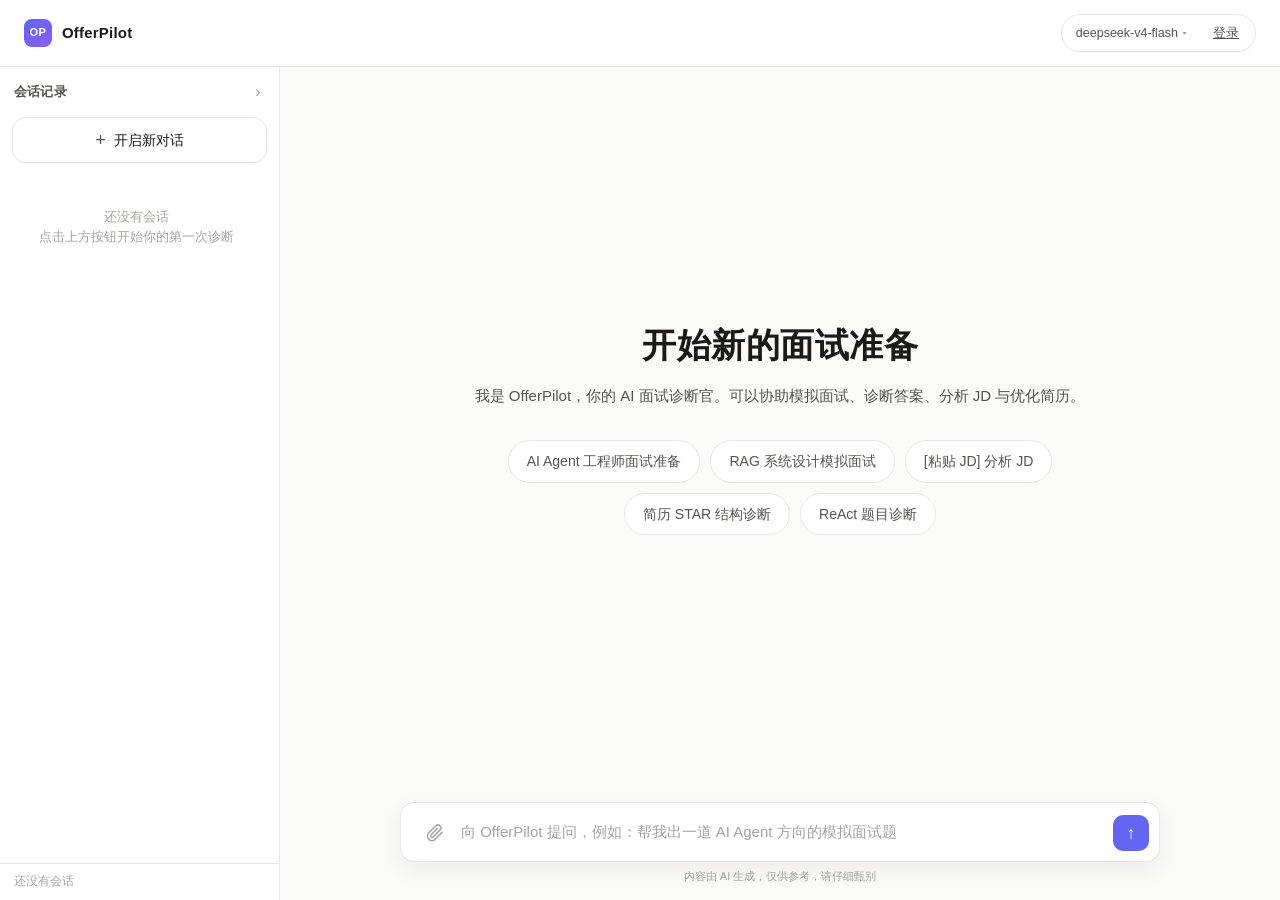
==== commit 1c608c88: "完成简历识别功能" ====
--- a/src/server/web/index.html
+++ b/src/server/web/index.html
@@ -146,8 +146,8 @@
               </div>
               <textarea class="tool-textarea" id="resumeInput" placeholder="在此粘贴简历内容&#10;&#10;支持 Markdown 格式，以 # 标题分隔段落。&#10;例如：&#10;# 个人信息&#10;张三 | 5年 Golang 开发经验&#10;&#10;# 工作经历&#10;主导了某 Agent 系统从 0 到 1 的搭建..."></textarea>
               <div class="tool-actions">
-                <button class="btn-primary" id="resumeDiagnoseBtn" type="button">规则诊断</button>
-                <button class="btn-secondary" id="resumeAIBtn" type="button">🤖 AI 诊断</button>
+                <button class="btn-primary" id="resumeDiagnoseBtn" type="button">多模态诊断</button>
+                <button class="btn-secondary" id="resumeAIBtn" type="button">简历模拟面试</button>
                 <span class="tool-status" id="resumeStatus"></span>
               </div>
               <div class="tool-results" id="resumeResults"></div>
@@ -202,10 +202,19 @@
 
         <!-- 输入框 -->
         <form class="composer" id="composer" autocomplete="off">
-          <textarea id="input" placeholder="向 OfferPilot 提问，例如：帮我出一道 AI Agent 方向的模拟面试题" rows="1"></textarea>
-          <button class="send-btn" id="sendBtn" type="submit" aria-label="发送">
-            <span class="send-arrow">↑</span>
-          </button>
+          <input type="file" class="upload-input" id="chatFileInput" accept=".pdf,.docx,.doc,.txt,.md,.tex" />
+          <div class="composer-body">
+            <div class="file-chips" id="fileChips"></div>
+            <div class="composer-row">
+              <button class="upload-btn" id="uploadBtn" type="button" aria-label="上传文件" title="上传简历或JD文件">
+                <svg viewBox="0 0 24 24" width="18" height="18" fill="none" stroke="currentColor" stroke-width="2" stroke-linecap="round"><path d="M21.44 11.05l-9.19 9.19a6 6 0 0 1-8.49-8.49l9.19-9.19a4 4 0 0 1 5.66 5.66l-9.2 9.19a2 2 0 0 1-2.83-2.83l8.49-8.48"/></svg>
+              </button>
+              <textarea id="input" placeholder="向 OfferPilot 提问，例如：帮我出一道 AI Agent 方向的模拟面试题" rows="1"></textarea>
+              <button class="send-btn" id="sendBtn" type="submit" aria-label="发送">
+                <span class="send-arrow">↑</span>
+              </button>
+            </div>
+          </div>
         </form>
         <div class="dock-foot">内容由 AI 生成，仅供参考，请仔细甄别</div>
       </div>
--- a/src/server/web/style.css
+++ b/src/server/web/style.css
@@ -466,6 +466,31 @@
 /* 正文内容容器（在 assistant 消息中位于 think-block 之下） */
 .msg-content{display:block}
 .msg-content:empty{display:none}
+/* Markdown 渲染样式 */
+.msg-content h1{font-size:20px;font-weight:600;margin:0 0 14px;letter-spacing:.3px}
+.msg-content h2{font-size:17px;font-weight:600;margin:18px 0 10px;letter-spacing:.2px}
+.msg-content h3{font-size:15px;font-weight:600;margin:14px 0 8px}
+.msg-content h2:first-child,.msg-content h3:first-child{margin-top:0}
+.msg-content p{margin:0 0 10px;line-height:1.7}
+.msg-content p:first-child{margin-top:0}
+.msg-content ul,.msg-content ol{margin:0 0 10px;padding-left:22px}
+.msg-content ul{list-style:none}
+.msg-content ul>li{position:relative;padding-left:14px;margin-bottom:6px;line-height:1.7}
+.msg-content ul>li::before{content:'•';position:absolute;left:0;color:var(--accent)}
+.msg-content ol{padding-left:24px}
+.msg-content ol>li{margin-bottom:6px;line-height:1.7}
+.msg-content hr{border:none;border-top:1px solid var(--line);margin:14px 0}
+.msg-content code{background:#f5f5f4;padding:1px 6px;border-radius:4px;font-size:13px}
+.msg-content pre{background:#f5f5f4;padding:10px 12px;border-radius:8px;overflow-x:auto;font-size:13px;margin:0 0 10px}
+.msg-content pre code{background:none;padding:0}
+.msg-content strong{font-weight:600}
+.msg-content h1,.msg-content h2,.msg-content h3{display:flex;align-items:center;gap:6px}
+/* Markdown 表格 */
+.md-table{width:100%;border-collapse:collapse;margin:10px 0;font-size:14px}
+.md-table th{text-align:left;padding:10px 14px;background:#fafaf9;border-bottom:2px solid var(--line);font-weight:600;color:var(--text);font-size:14px}
+.md-table td{padding:10px 14px;border-bottom:1px solid var(--line);color:var(--text-soft);line-height:1.6}
+.md-table tr:last-child td{border-bottom:none}
+.md-table tr:hover td{background:#fafaf9}
 
 /* 思考过程折叠块（嵌在 msg-body 内部顶部，正文内容之上） */
 .think-block{
@@ -601,8 +626,7 @@
   max-width:760px;
   margin:0 auto;
   display:flex;
-  align-items:flex-end;
-  gap:8px;
+  flex-direction:column;
   padding:10px 10px 10px 16px;
   background:#fff;
   border:1px solid var(--line);
@@ -611,6 +635,12 @@
   transition:border-color .15s;
 }
 .composer:focus-within{border-color:var(--accent)}
+.composer-body{display:flex;flex-direction:column;gap:0}
+.composer-row{
+  display:flex;
+  align-items:flex-end;
+  gap:8px;
+}
 .composer textarea{
   flex:1 1 auto;
   min-width:0;
@@ -640,6 +670,59 @@
 .send-btn:disabled{background:var(--text-faint);cursor:not-allowed}
 .send-arrow{font-size:18px;line-height:1;font-weight:600}
 
+.upload-btn{
+  flex:0 0 auto;
+  width:36px;height:36px;
+  border-radius:10px;
+  background:transparent;
+  color:var(--text-faint);
+  display:grid;
+  place-items:center;
+  transition:all .15s;
+  cursor:pointer;
+}
+.upload-btn:hover{color:var(--accent);background:var(--bg);}
+.upload-btn:disabled{opacity:.5;cursor:not-allowed}
+.upload-spin{animation:spin .8s linear infinite;display:inline-block;font-size:16px}
+@keyframes spin{to{transform:rotate(360deg)}}
+
+.upload-drag-over{outline:2px dashed var(--accent);outline-offset:-4px}
+
+.file-chips{
+  display:flex;flex-wrap:wrap;gap:6px;
+  padding:0 0 8px 0;
+}
+.file-chips:empty{display:none}
+.file-chip{
+  display:inline-flex;align-items:center;gap:6px;
+  padding:4px 8px 4px 10px;
+  background:var(--bg);border:1px solid var(--line);
+  border-radius:8px;font-size:12px;color:var(--text);
+  max-width:260px;
+}
+.file-chip-icon{font-size:14px;flex-shrink:0}
+.file-chip-name{overflow:hidden;text-overflow:ellipsis;white-space:nowrap}
+.file-chip-size{color:var(--text-faint);flex-shrink:0}
+.file-chip-remove{
+  flex-shrink:0;width:18px;height:18px;border-radius:50%;
+  border:none;background:transparent;color:var(--text-faint);
+  cursor:pointer;display:grid;place-items:center;font-size:14px;line-height:1;
+  transition:all .15s;
+}
+.file-chip-remove:hover{background:var(--line);color:var(--text)}
+
+.msg-files{
+  display:flex;flex-wrap:wrap;gap:4px;
+  margin-bottom:6px;
+}
+
+.toast{
+  position:fixed;bottom:100px;left:50%;transform:translateX(-50%);
+  background:var(--text);color:#fff;padding:8px 18px;border-radius:8px;
+  font-size:13px;z-index:9999;opacity:1;transition:opacity .3s;
+}
+.toast-out{opacity:0}
+
 .dock-foot{
   max-width:760px;
   margin:6px auto 0;
